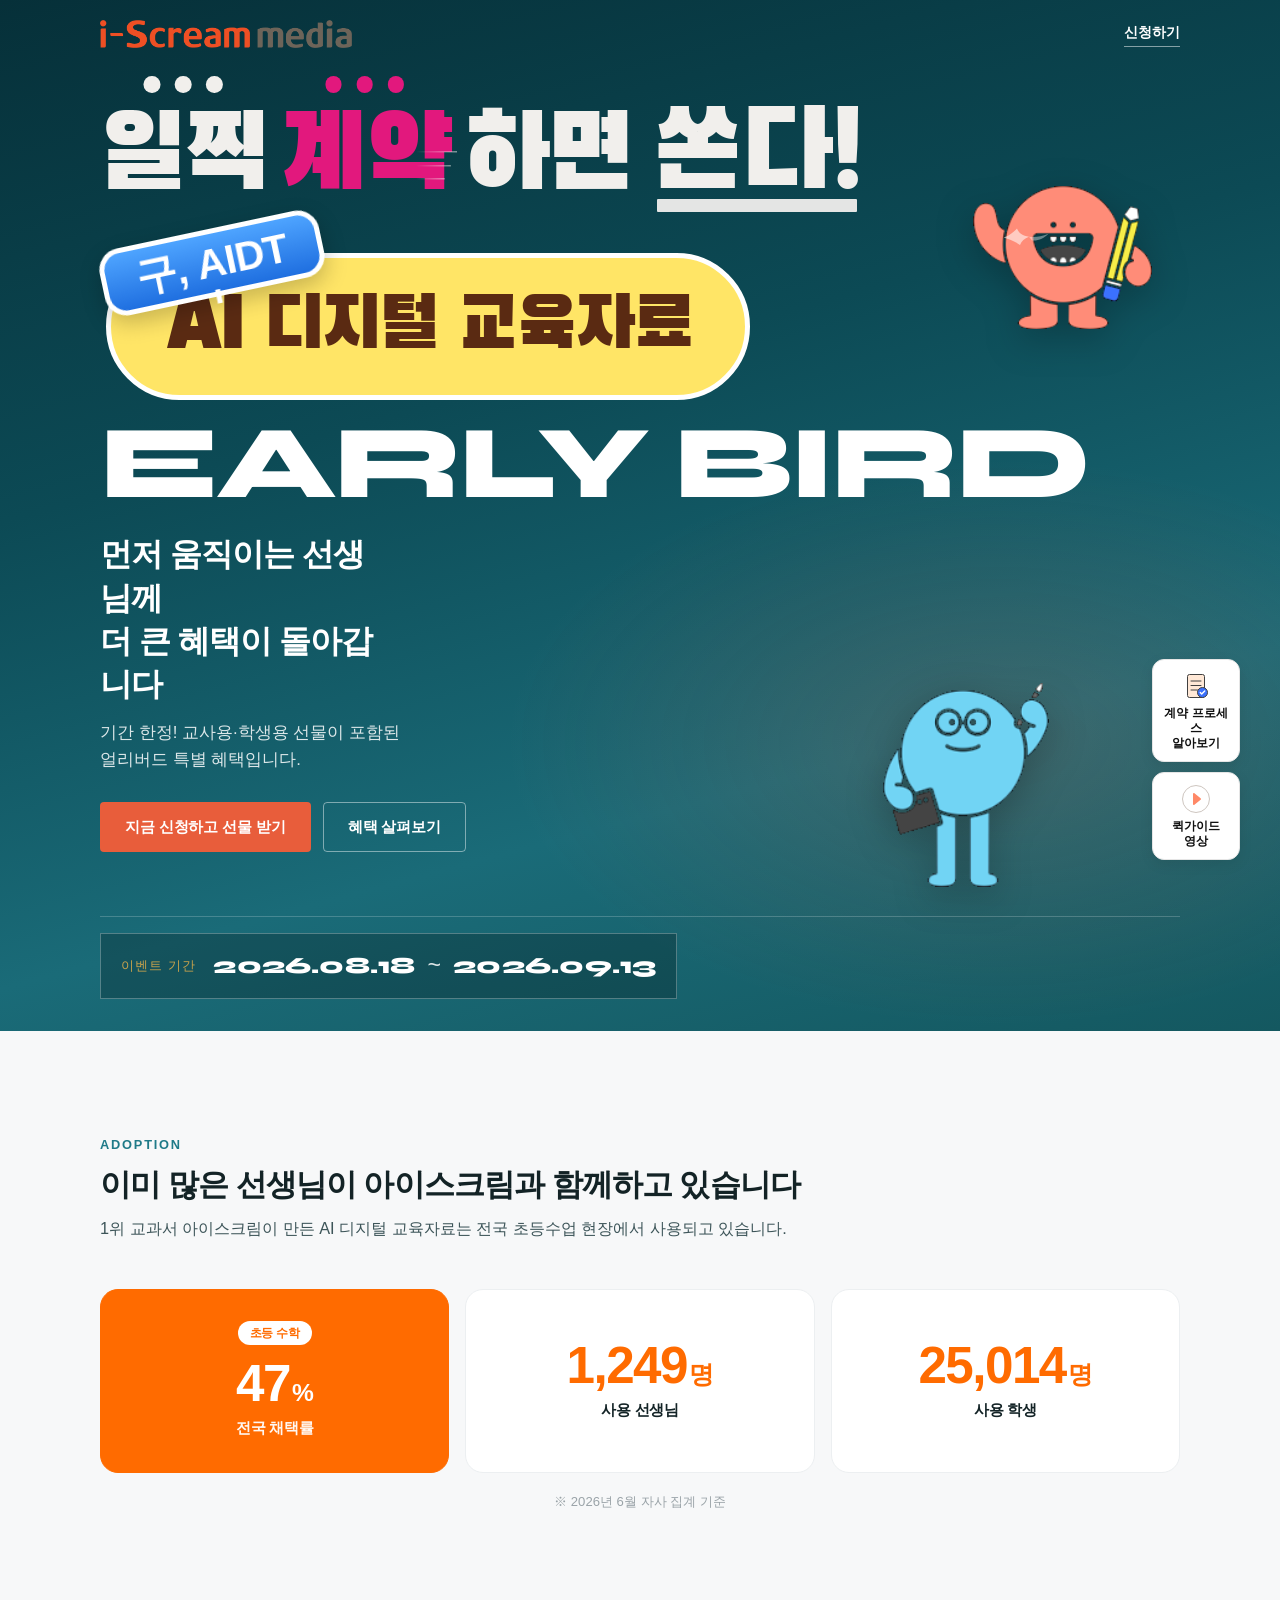
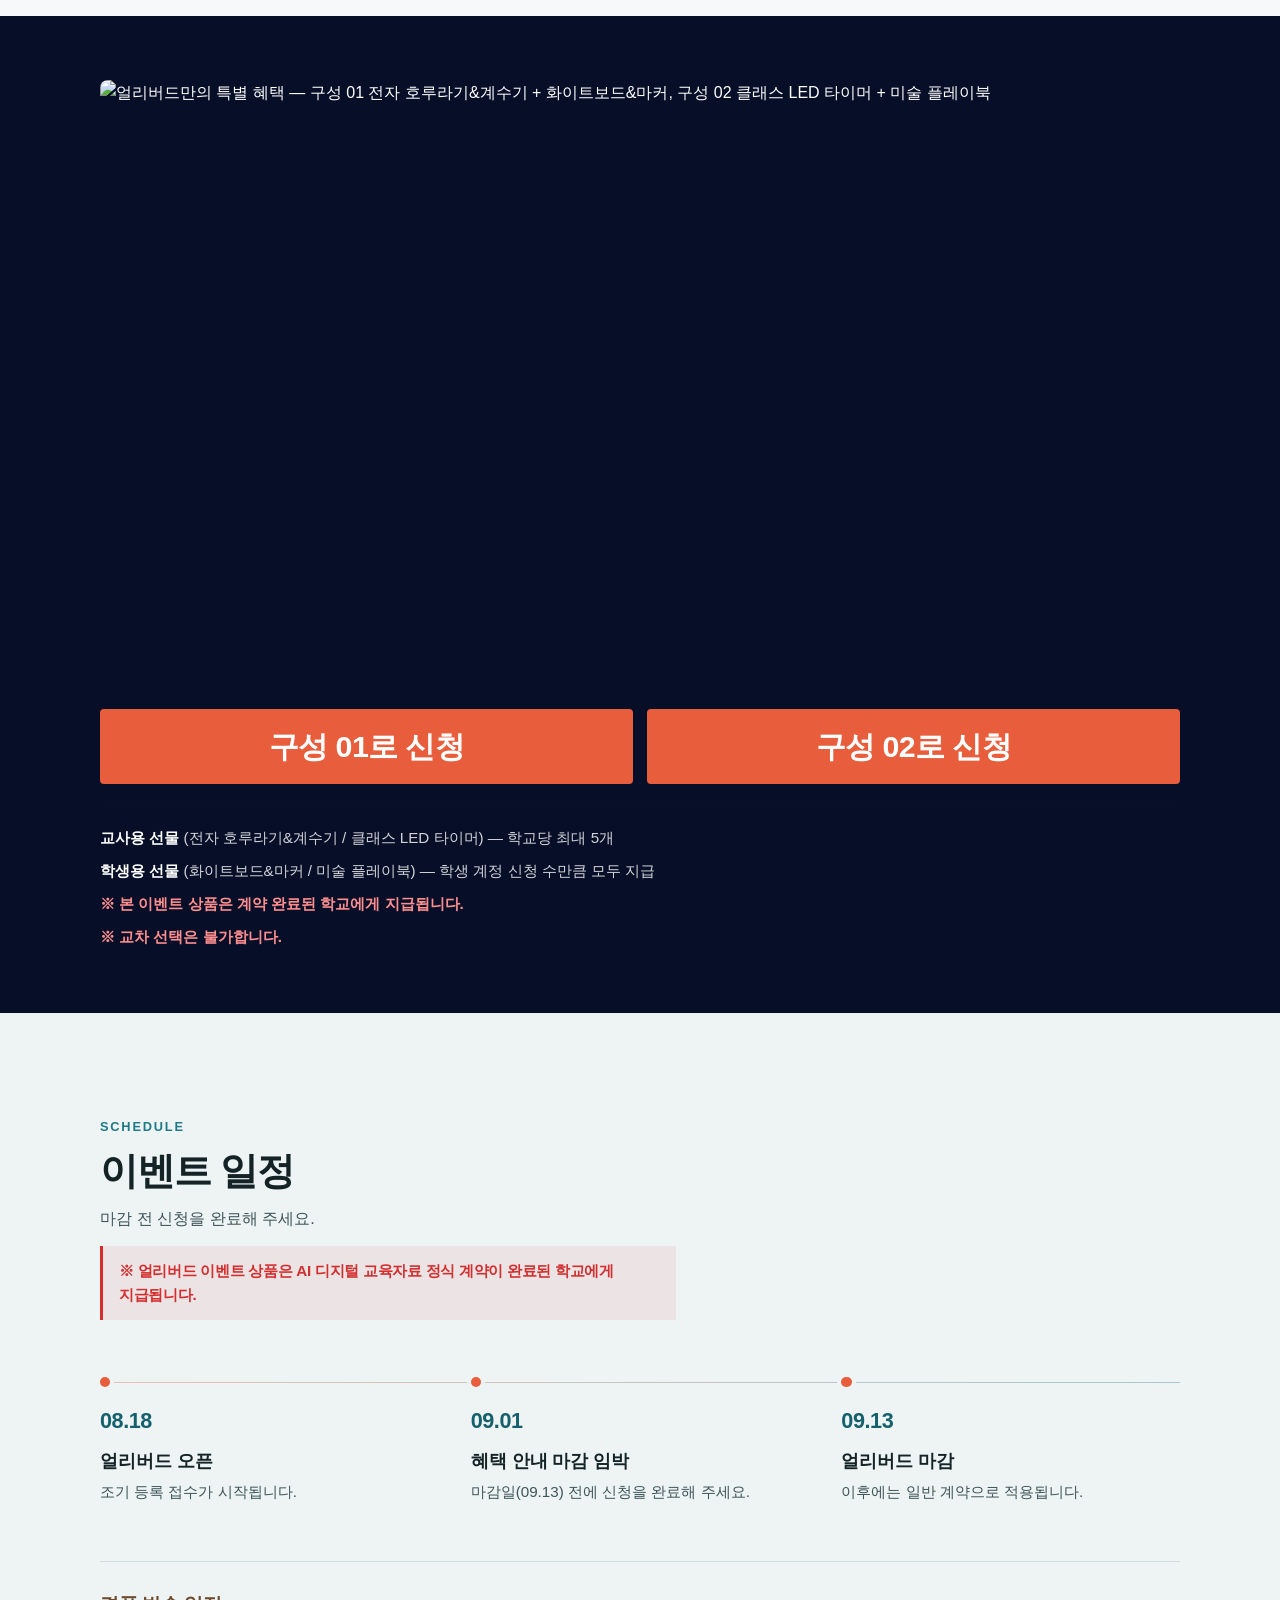
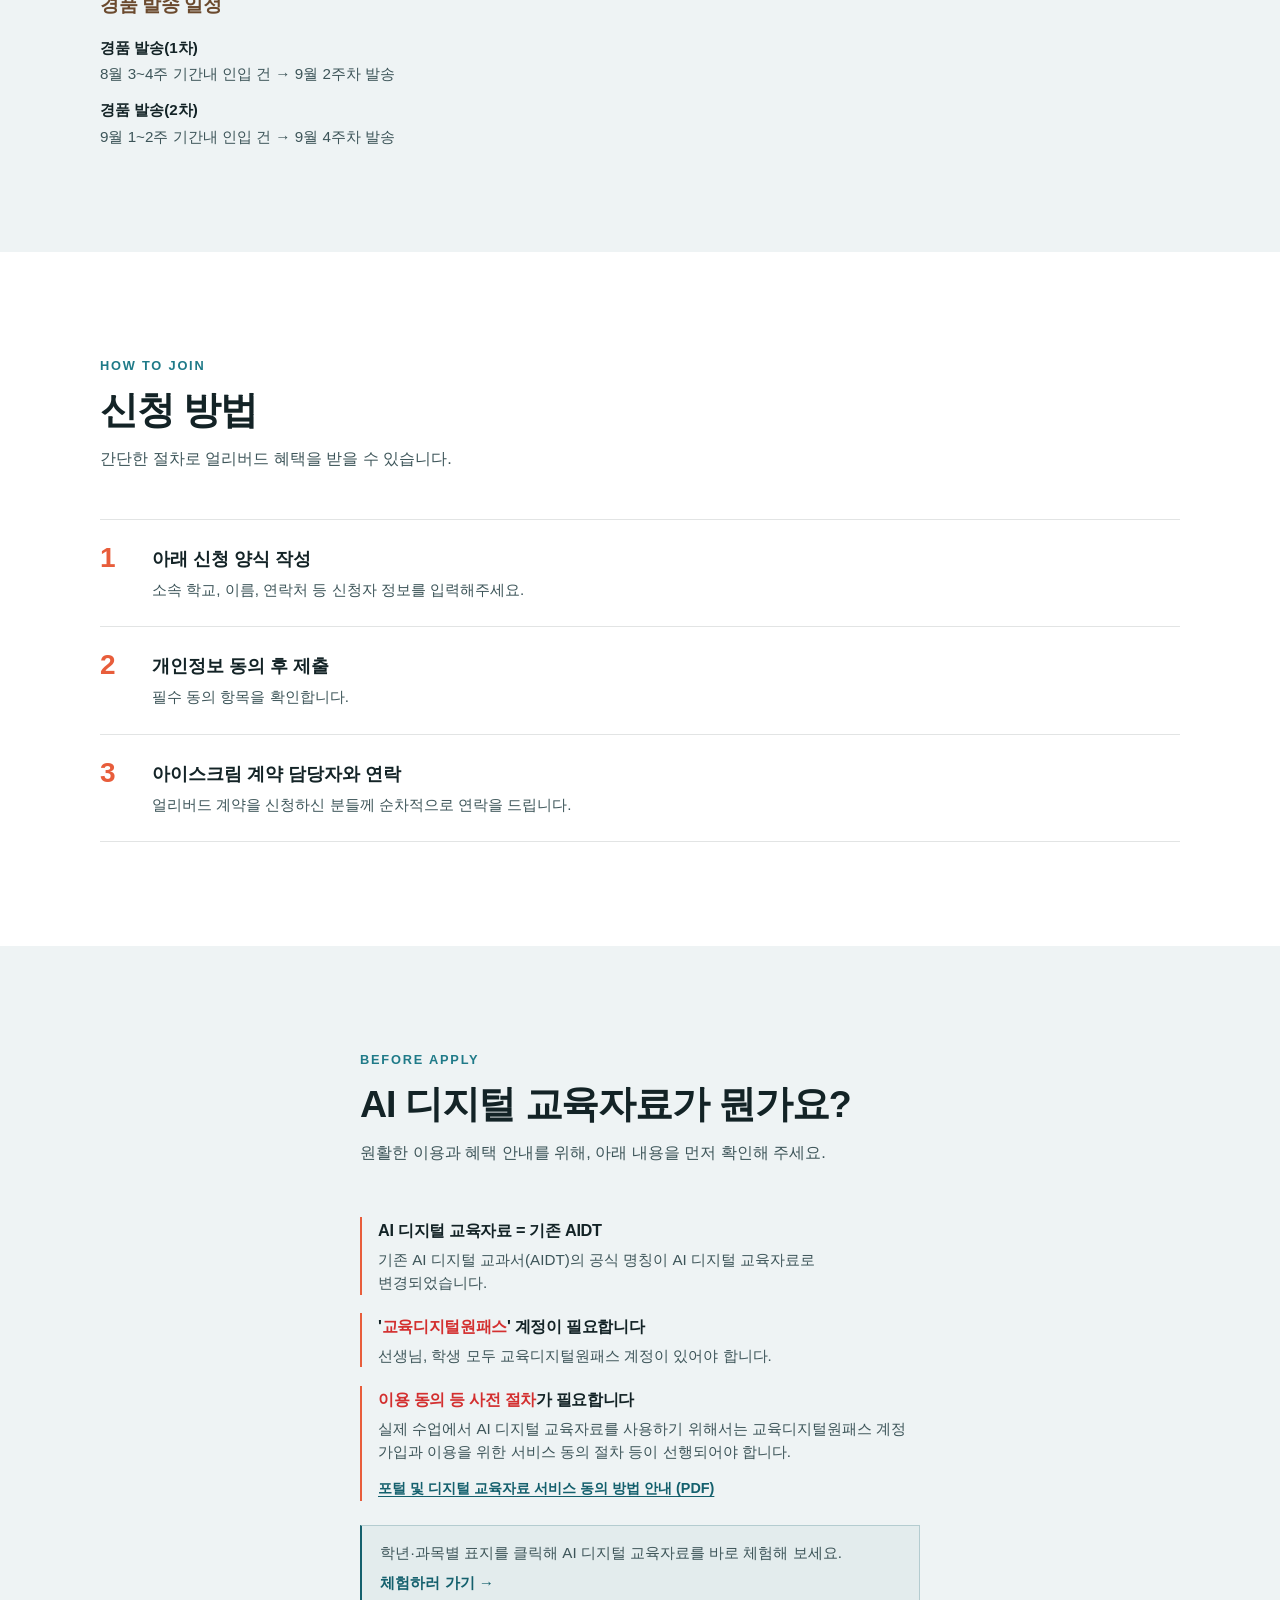
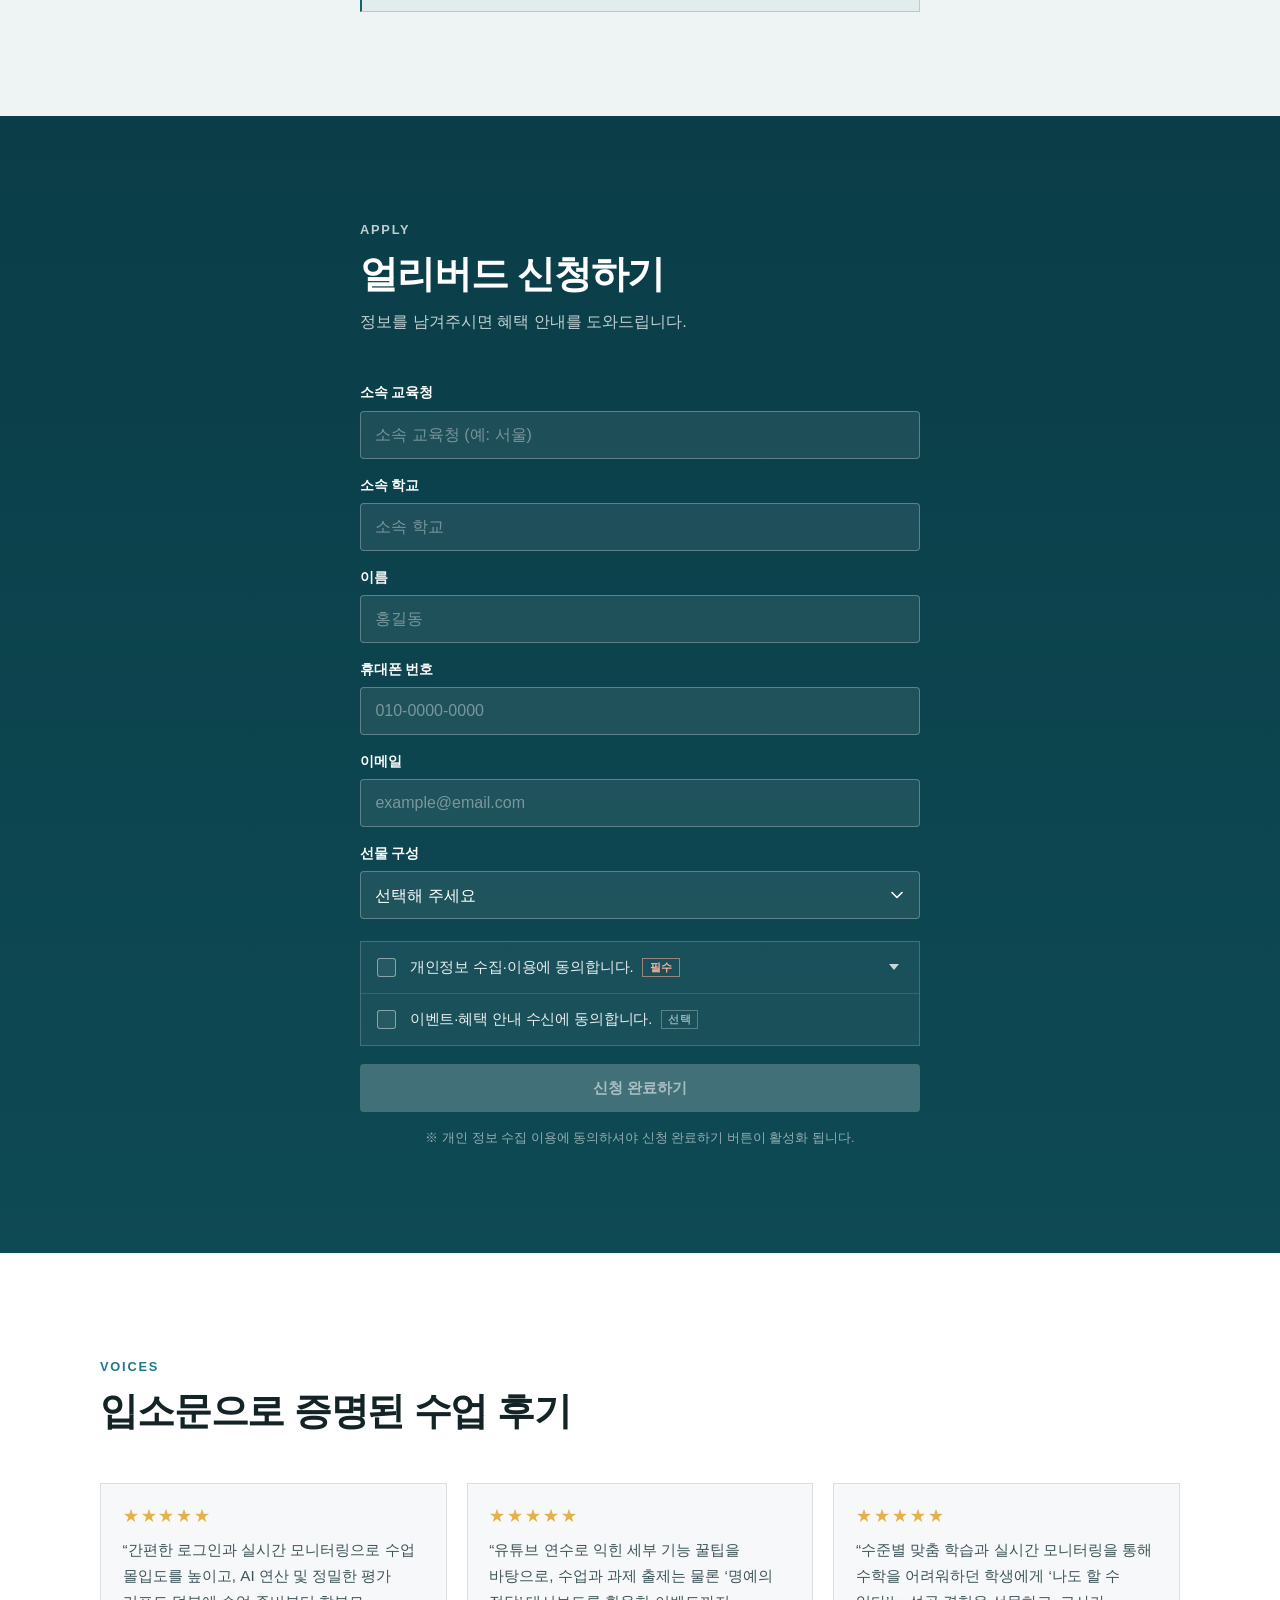
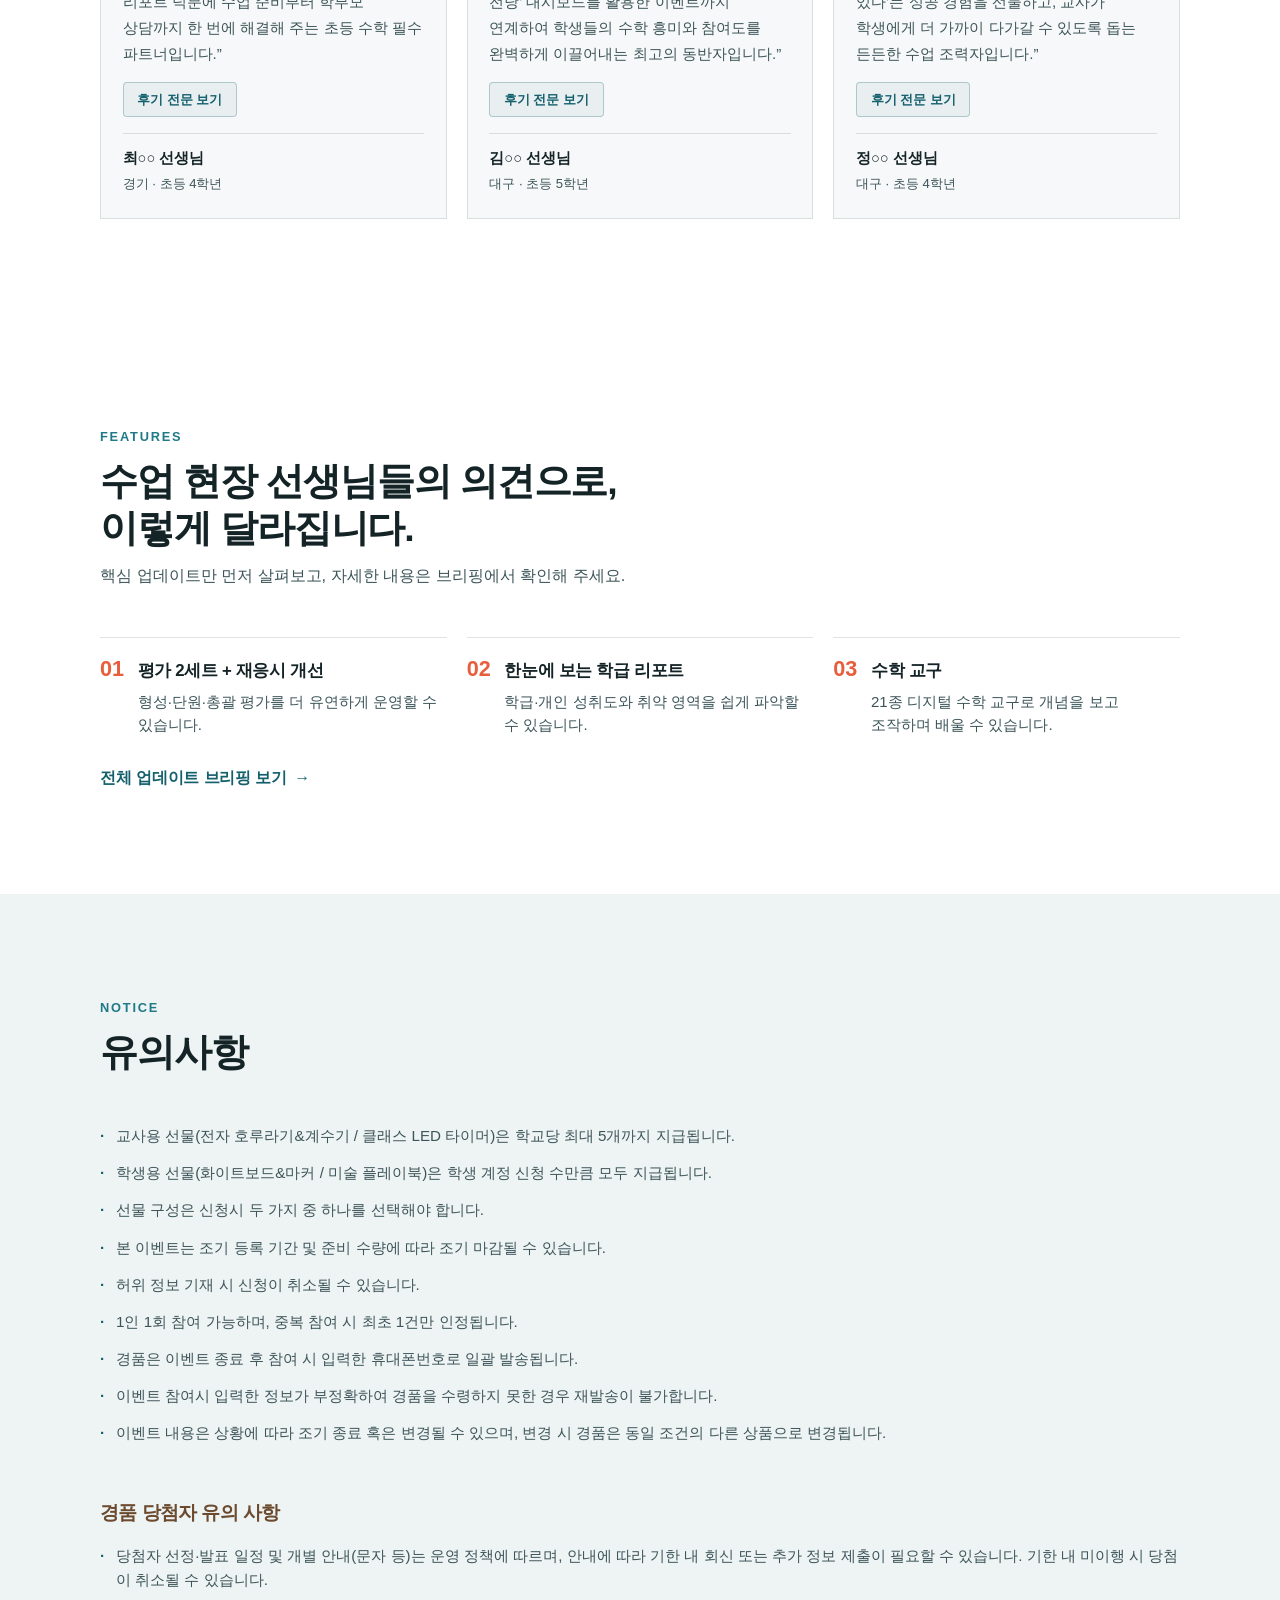
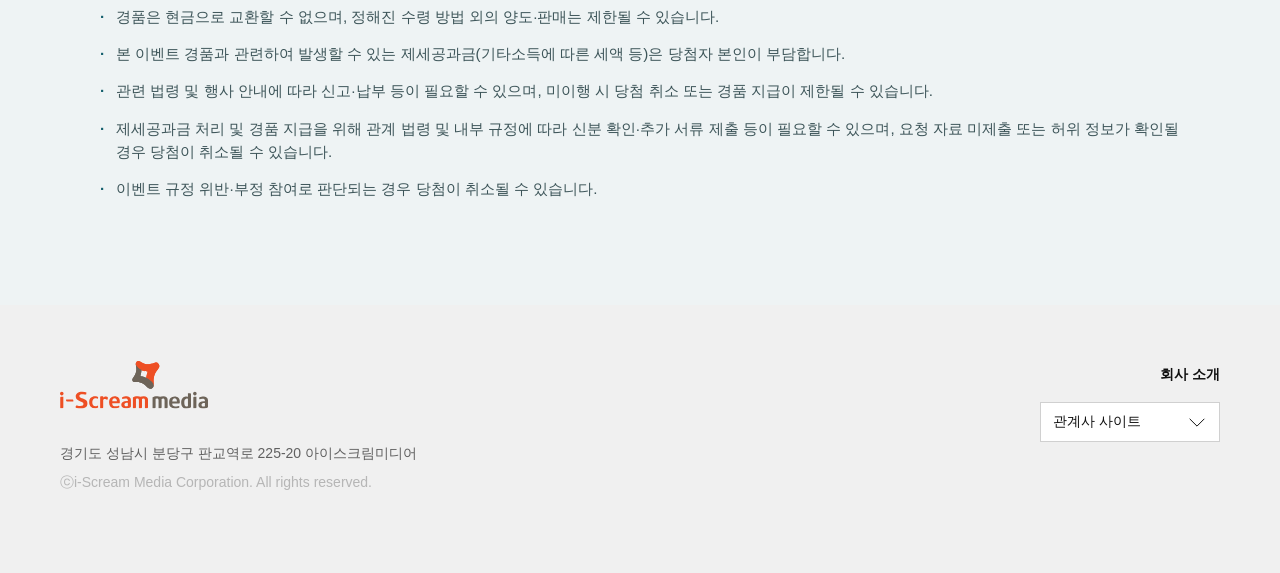
==== index-event.html @ 1304ee44 "Add files via upload" ====
<!DOCTYPE html>
<html lang="ko">
<head>
  <meta charset="UTF-8" />
  <meta name="viewport" content="width=device-width, initial-scale=1.0" />
  <title>Early Bird Event | 얼리버드 이벤트</title>
  <meta name="description" content="얼리버드 이벤트 — 조기 등록 시 특별 혜택을 제공합니다." />
  <link rel="preconnect" href="https://cdn.jsdelivr.net" />
  <link rel="stylesheet" href="https://cdn.jsdelivr.net/gh/orioncactus/pretendard@v1.3.9/dist/web/variable/pretendardvariable-dynamic-subset.min.css" />
  <link rel="preconnect" href="https://fonts.googleapis.com" />
  <link rel="preconnect" href="https://fonts.gstatic.com" crossorigin />
  <link href="https://fonts.googleapis.com/css2?family=Black+Han+Sans&family=Outfit:wght@500;700;800&family=Syne:wght@700;800&display=swap" rel="stylesheet" />
  <link rel="stylesheet" href="css/styles-event.css" />
</head>
<body>
  <!-- ========== 1. HERO ========== -->
  <header class="hero" id="top">
    <div class="hero__sky" aria-hidden="true"></div>
    <div class="hero__chars" aria-hidden="true">
      <img class="hero__char hero__char--3" src="images/chars/char3.png" alt="" />
      <img class="hero__char hero__char--4" src="images/chars/char4.png" alt="" />
    </div>
    <div class="hero__birds" aria-hidden="true">
      <svg class="bird bird--1" viewBox="0 0 64 24" fill="none"><path d="M2 14c8-2 14-8 18-12 2 6 8 10 16 11-6 2-10 6-12 11C16 18 8 16 2 14Z" fill="currentColor"/><path d="M36 13c8 1 16 0 26-4-6 6-14 10-22 9l-4-5Z" fill="currentColor" opacity=".7"/></svg>
      <svg class="bird bird--2" viewBox="0 0 64 24" fill="none"><path d="M2 14c8-2 14-8 18-12 2 6 8 10 16 11-6 2-10 6-12 11C16 18 8 16 2 14Z" fill="currentColor"/><path d="M36 13c8 1 16 0 26-4-6 6-14 10-22 9l-4-5Z" fill="currentColor" opacity=".7"/></svg>
      <svg class="bird bird--3" viewBox="0 0 64 24" fill="none"><path d="M2 14c8-2 14-8 18-12 2 6 8 10 16 11-6 2-10 6-12 11C16 18 8 16 2 14Z" fill="currentColor"/><path d="M36 13c8 1 16 0 26-4-6 6-14 10-22 9l-4-5Z" fill="currentColor" opacity=".7"/></svg>
    </div>

    <nav class="nav">
      <a
        class="nav__brand"
        href="https://aidt.i-scream.co.kr/"
        target="_blank"
        rel="noopener noreferrer"
      >
        <img
          class="nav__logo"
          src="i-screammedia-logo.png"
          alt="아이스크림미디어"
        />
      </a>
      <a class="nav__cta" href="#apply">신청하기</a>
    </nav>

    <div class="hero__content">
      <div class="hero__headline">
        <p class="hero__hook" aria-label="일찍 계약하면 쏜다!">
          <span class="hook__part hook__part--early">일찍</span>
          <span class="hook__part hook__part--key">계약</span>
          <span class="hook__part hook__part--mid">하면</span>
          <span class="hook__part hook__part--bang">쏜다!</span>
        </p>

        <div class="aidt-badge" aria-label="구, AIDT AI 디지털 교육자료">
          <span class="aidt-badge__tag">구, AIDT</span>
          <span class="aidt-badge__bar">AI 디지털 교육자료</span>
        </div>

        <p class="hero__brand">EARLY BIRD</p>
      </div>
      <h1 class="hero__title">먼저 움직이는 선생님께<br />더 큰 혜택이 돌아갑니다</h1>
      <p class="hero__lead">기간 한정! 교사용·학생용 선물이 포함된<br />얼리버드 특별 혜택입니다.</p>
      <div class="hero__actions">
        <a class="btn btn--primary btn--hero-pulse" href="#apply">지금 신청하고 선물 받기</a>
        <a class="btn btn--ghost" href="#benefits">혜택 살펴보기</a>
      </div>
    </div>

    <div class="hero__meta">
      <p class="hero__period hero__period--emphasis">
        <span class="label">이벤트 기간</span>
        <strong>2026.08.18 <span class="hero__period-sep">~</span> 2026.09.13</strong>
      </p>
    </div>
  </header>

  <main>

    <!-- ========== ADOPTION ========== -->
    <section class="section adoption" id="adoption">
      <div class="container">
        <header class="section__head">
          <p class="eyebrow">Adoption</p>
          <h2 class="section__title">이미 많은 선생님이 아이스크림과 함께하고 있습니다</h2>
          <p class="section__desc">
            1위 교과서 아이스크림이 만든 AI 디지털 교육자료는 전국 초등수업 현장에서 사용되고 있습니다.
          </p>
        </header>

        <div class="adoption__stats">
          <div class="adoption__stat adoption__stat--highlight">
            <p class="adoption__badge">초등 수학</p>
            <p class="adoption__value">47<span>%</span></p>
            <p class="adoption__meta">전국 채택률</p>
          </div>
          <div class="adoption__stat">
            <p class="adoption__value">1,249<span>명</span></p>
            <p class="adoption__meta">사용 선생님</p>
          </div>
          <div class="adoption__stat">
            <p class="adoption__value">25,014<span>명</span></p>
            <p class="adoption__meta">사용 학생</p>
          </div>
        </div>
        <p class="adoption__note">※ 2026년 6월 자사 집계 기준</p>
      </div>
    </section>


    <!-- ========== 2. BENEFITS ========== -->
    <section class="section benefits benefits--banner" id="benefits">
      <div class="container">
        <figure class="benefits-banner">
          <img
            src="gift.png"
            alt="얼리버드만의 특별 혜택 — 구성 01 전자 호루라기&amp;계수기 + 화이트보드&amp;마커, 구성 02 클래스 LED 타이머 + 미술 플레이북"
            width="1200"
            height="675"
            loading="eager"
            decoding="async"
          />
        </figure>

        <div class="benefits-actions">
          <a class="btn btn--primary benefits-actions__btn" href="#prep" data-gift="pack1">구성 01로 신청</a>
          <a class="btn btn--primary benefits-actions__btn" href="#prep" data-gift="pack2">구성 02로 신청</a>
        </div>

        <ul class="gift-notes">
          <li><strong>교사용 선물</strong> (전자 호루라기&amp;계수기 / 클래스 LED 타이머) — 학교당 최대 5개</li>
          <li><strong>학생용 선물</strong> (화이트보드&amp;마커 / 미술 플레이북) — 학생 계정 신청 수만큼 모두 지급</li>
          <li class="gift-notes__alert">※ 본 이벤트 상품은 계약 완료된 학교에게 지급됩니다.</li>
          <li class="gift-notes__alert">※ 교차 선택은 불가합니다.</li>
        </ul>
      </div>
    </section>


    <!-- ========== 4. PERIOD / TIMELINE ========== -->
    <section class="section timeline" id="period">
      <div class="container">
        <header class="section__head">
          <p class="eyebrow">Schedule</p>
          <h2 class="section__title">이벤트 일정</h2>
          <p class="section__desc">마감 전 신청을 완료해 주세요.</p>
          <p class="timeline__note">※ 얼리버드 이벤트 상품은 AI 디지털 교육자료 정식 계약이 완료된 학교에게 지급됩니다.</p>
        </header>

        <ol class="steps">
          <li class="step">
            <span class="step__date">08.18</span>
            <h3 class="step__title">얼리버드 오픈</h3>
            <p class="step__text">조기 등록 접수가 시작됩니다.</p>
          </li>
          <li class="step">
            <span class="step__date">09.01</span>
            <h3 class="step__title">혜택 안내 마감 임박</h3>
            <p class="step__text">마감일(09.13) 전에 신청을 완료해 주세요.</p>
          </li>
          <li class="step">
            <span class="step__date">09.13</span>
            <h3 class="step__title">얼리버드 마감</h3>
            <p class="step__text">이후에는 일반 계약으로 적용됩니다.</p>
          </li>
        </ol>

        <div class="ship-schedule">
          <h3 class="ship-schedule__title">경품 발송 일정</h3>
          <ul class="ship-schedule__list">
            <li>
              <strong>경품 발송(1차)</strong>
              <span>8월 3~4주 기간내 인입 건 → 9월 2주차 발송</span>
            </li>
            <li>
              <strong>경품 발송(2차)</strong>
              <span>9월 1~2주 기간내 인입 건 → 9월 4주차 발송</span>
            </li>
          </ul>
        </div>
      </div>
    </section>


    <!-- ========== 5. HOW TO APPLY ========== -->
    <section class="section how" id="how">
      <div class="container">
        <header class="section__head">
          <p class="eyebrow">How to join</p>
          <h2 class="section__title">신청 방법</h2>
          <p class="section__desc">간단한 절차로 얼리버드 혜택을 받을 수 있습니다.</p>
        </header>

        <ol class="howto">
          <li class="howto__item">
            <span class="howto__num">1</span>
            <div>
              <h3><!-- 수정 -->아래 신청 양식 작성</h3>
              <p>소속 학교, 이름, 연락처 등 신청자 정보를 입력해주세요.</p>
            </div>
          </li>
          <li class="howto__item">
            <span class="howto__num">2</span>
            <div>
              <h3><!-- 수정 -->개인정보 동의 후 제출</h3>
              <p><!-- 수정 -->필수 동의 항목을 확인합니다.</p>
            </div>
          </li>
          <li class="howto__item">
            <span class="howto__num">3</span>
            <div>
              <h3>아이스크림 계약 담당자와 연락</h3>
              <p>얼리버드 계약을 신청하신 분들께 순차적으로 연락을 드립니다.</p>
            </div>
          </li>
        </ol>
      </div>
    </section>


    <!-- ========== 5-1. PREP BEFORE APPLY ========== -->
    <section class="section prep" id="prep">
      <div class="container container--narrow">
        <header class="section__head">
          <p class="eyebrow">Before apply</p>
          <h2 class="section__title">AI 디지털 교육자료가 뭔가요?</h2>
          <p class="section__desc">원활한 이용과 혜택 안내를 위해, 아래 내용을 먼저 확인해 주세요.</p>
        </header>

        <div class="prep-note">
          <ul class="prep-note__list">
            <li>
              <strong>AI 디지털 교육자료 = 기존 AIDT</strong>
              <span>기존 AI 디지털 교과서(AIDT)의 공식 명칭이 AI 디지털 교육자료로 변경되었습니다.</span>
            </li>
            <li>
              <strong>'<em class="prep-note__em">교육디지털원패스</em>' 계정이 필요합니다</strong>
              <span>선생님, 학생 모두 교육디지털원패스 계정이 있어야 합니다.</span>
            </li>
            <li>
              <strong><em class="prep-note__em">이용 동의 등 사전 절차</em>가 필요합니다</strong>
              <span>실제 수업에서 AI 디지털 교육자료를 사용하기 위해서는 교육디지털원패스 계정 가입과 이용을 위한 서비스 동의 절차 등이 선행되어야 합니다.</span>
              <a
                class="prep-note__file"
                href="./포털%20및%20디지털%20교육자료%20서비스%20동의%20방법안내_v1.4.pdf"
                download="포털 및 디지털 교육자료 서비스 동의 방법안내_v1.4.pdf"
                target="_blank"
                rel="noopener noreferrer"
              >
                포털 및 디지털 교육자료 서비스 동의 방법 안내 (PDF)
              </a>
            </li>
          </ul>
          <a
            class="prep-note__cta"
            href="https://aidt.i-scream.co.kr/"
            target="_blank"
            rel="noopener noreferrer"
          >
            학년·과목별 표지를 클릭해 AI 디지털 교육자료를 바로 체험해 보세요.
            <span>체험하러 가기 →</span>
          </a>
        </div>
      </div>
    </section>


    <!-- ========== 6. APPLY CTA / FORM ========== -->
    <section class="section apply" id="apply">
      <div class="container container--narrow">
        <header class="section__head section__head--light">
          <p class="eyebrow">Apply</p>
          <h2 class="section__title">얼리버드 신청하기</h2>
          <p class="section__desc">정보를 남겨주시면 혜택 안내를 도와드립니다.</p>
        </header>

        <form class="form" action="#" method="post">
          <div class="form__row">
            <label for="office">소속 교육청</label>
            <input id="office" name="office" type="text" placeholder="소속 교육청 (예: 서울)" required />
          </div>
          <div class="form__row">
            <label for="school">소속 학교</label>
            <input id="school" name="school" type="text" placeholder="소속 학교" required />
          </div>
          <div class="form__row">
            <label for="name">이름</label>
            <input id="name" name="name" type="text" placeholder="홍길동" autocomplete="name" required />
          </div>
          <div class="form__row">
            <label for="phone">휴대폰 번호</label>
            <input
              id="phone"
              name="phone"
              type="tel"
              placeholder="010-0000-0000"
              autocomplete="tel"
              inputmode="numeric"
              pattern="\d{3}-\d{3,4}-\d{4}"
              title="000-0000-0000 형식으로 입력해 주세요"
              required
            />
          </div>
          <div class="form__row">
            <label for="email">이메일</label>
            <input id="email" name="email" type="email" placeholder="example@email.com" autocomplete="email" required />
          </div>
          <div class="form__row">
            <label for="gift">선물 구성</label>
            <select id="gift" name="gift" required>
              <option value="">선택해 주세요</option>
              <option value="pack1">구성 01 · 전자 호루라기&amp;계수기 + 화이트보드&amp;마커</option>
              <option value="pack2">구성 02 · 클래스 LED 타이머 + 미술 플레이북</option>
            </select>
          </div>

          <div class="consent">
            <div class="consent-item">
              <div class="check-row">
                <label class="check">
                  <input id="privacy" type="checkbox" name="privacy" required />
                  <span class="check__box" aria-hidden="true"></span>
                  <span class="check__text">
                    개인정보 수집·이용에 동의합니다.
                    <em class="check__badge check__badge--required">필수</em>
                  </span>
                </label>
                <button
                  type="button"
                  class="consent-toggle"
                  aria-expanded="false"
                  aria-controls="privacy-detail"
                  aria-label="개인정보 수집·이용 안내 펼치기"
                >
                  <span class="consent-toggle__icon" aria-hidden="true"></span>
                </button>
              </div>
              <div class="consent-detail" id="privacy-detail" hidden>
                <p class="consent-detail__title">※ 개인정보 수집·이용 안내</p>
                <p>이벤트 참여 확인, 당첨자 선정 및 경품 발송을 위해 개인정보(소속 교육청, 학교명, 이름, 연락처)를 수집·이용합니다.</p>
                <p>수집된 개인정보는 이벤트 운영, 본인 확인, 중복 참여 방지, 당첨 안내 및 경품 발송 목적으로만 이용되며 개인정보는 이벤트 종료 및 경품 발송 목적 달성 시 즉시 파기합니다.</p>
                <p class="consent-detail__subtitle">[개인정보 제3자 제공 안내]</p>
                <ul>
                  <li>제공받는 자 : 다우기술</li>
                  <li>제공 항목 : 이름, 연락처</li>
                  <li>제공 목적 : 경품 발송</li>
                  <li>보유 및 이용 기간 : 경품 발송 완료 시까지</li>
                </ul>
                <p>※ 개인정보 수집·이용 및 제3자 제공에 동의를 거부할 권리가 있으나 동의하지 않을 경우 이벤트 참여 및 경품 제공이 제한될 수 있습니다.</p>
              </div>
            </div>
            <label class="check">
              <input type="checkbox" name="marketing" />
              <span class="check__box" aria-hidden="true"></span>
              <span class="check__text">
                이벤트·혜택 안내 수신에 동의합니다.
                <em class="check__badge check__badge--optional">선택</em>
              </span>
            </label>
          </div>

          <button class="btn btn--primary btn--block" type="submit" id="submit-btn" disabled>신청 완료하기</button>
          <p class="form__note">※ 개인 정보 수집 이용에 동의하셔야 신청 완료하기 버튼이 활성화 됩니다.</p>
        </form>
      </div>
    </section>


    <!-- ========== VOICES / REVIEWS ========== -->
    <section class="section voices" id="reviews">
      <div class="container">
        <header class="section__head">
          <p class="eyebrow">Voices</p>
          <h2 class="section__title">입소문으로 증명된 수업 후기</h2>
        </header>

        <div class="review-grid">
          <article class="review-card">
            <p class="review-card__rating" aria-label="별점 5점">★★★★★</p>
            <p class="review-card__body">“간편한 로그인과 실시간 모니터링으로 수업 몰입도를 높이고, AI 연산 및 정밀한 평가 리포트 덕분에 수업 준비부터 학부모 상담까지 한 번에 해결해 주는 초등 수학 필수 파트너입니다.”</p>
            <button type="button" class="review-more-btn" data-review="review-1" data-review-name="최○○ 선생님" data-review-school="경기 · 초등 4학년">후기 전문 보기</button>
            <footer class="review-card__author">
              <span class="review-card__name">최○○ 선생님</span>
              <span class="review-card__school">경기 · 초등 4학년</span>
            </footer>
            <template id="reviewFull-review-1">
              <p>안녕하세요. 저는 수학 4학년을 사용하고 있습니다. 저는 아이스크림 AIDT를 다음과 같이 사용하고 있습니다.</p>
              <strong>1. (프롤로그) 로그인 지옥에서 해방</strong>
              <p>헬스장에서 가장 무거운 것은 헬스장 출입문이라고 하듯이, 에듀테크 사용에 있어서 가장 어려운 것은 로그인입니다. 여러 선생님들이 로그인 과정에서 한계를 느끼시고 많은 포기를 하곤 하죠. 하지만 AIDT는 일단 코드로 로그인을 하여 로그인 지옥에서 해방 될 수 있습니다.</p>
              <strong>2. (but! 로그인의 속도가 각자 다름에도 불구하고) ‘스스로 학습’을 통한 시간 조절</strong>
              <p>초등학교 어린이들은 그 누구보다 인내심이 부족합니다. 로그인의 속도는 각자 다른데, 똑똑하고 눈치빠르게 빨리 로그인을 완료한 어린이들은 아쉽게도 인내심이 부족합니다. ‘로그인 했어요, 뭐해야 되요?’ ‘로그인 했어요, 뭐해야 되요?’ 이제 이 말을 듣지 않아도 됩니다. 로그인을 빨리 하고 준비가 완료된 학생들은 ‘스스로 학습’에 들어가서 &lt;AI매일수학&gt;을 통해 배운 내용을 복습할 수 있죠. 여기서 중요한 것은 이미 수업한 내용에서만 할 수 있다는 것! 배우지 않은 내용은 실행이 되지 않아서 좋습니다. 그리고 연산의 필요성은 두말하면 잔소리입니다. &lt;AI연산&gt;으로 무한의 연산 연습을 할 수 있습니다. 여기서 끝이 아니라 &lt;오답 노트&gt;, &lt;선생님 과제&gt;까지 기다릴 시간이 모자랄 정도로 할 것들이 많습니다. 이렇게 알찬 시간을 보내다 보면 어느새 모든 친구들의 로그인이 완료되고 본격적인 수업이 시작됩니다.</p>
              <strong>3. (어디까지 진도를 나갔더라 고민할 것도 없이) 메인화면에 &lt;수업 바로 시작하기&gt;를 누르면 지난 시간에 이은 차시로 바로 이동</strong>
              <p>초등학교 선생님들은 여러 과목을 가르칩니다. 사람이다 보니 모든 과목의 진도를 머릿속에 넣고 다니지 않습니다. 갑작스럽게 다가온 수학시간, 선생님이 진도를 모른다고 하면 조금 부끄러울 수 있습니다. 하지만 AIDT 접속만 하면 메인 화면에 &lt;수업 바로 시작하기&gt;를 통해 정말로 수업을 바로 시작할 수 있습니다. 정말 편리한 기능입니다.</p>
              <strong>4. (지겨운 수학시간을 깨우는) 경쾌한 딸깍 소리, 그리고 학생들의 활동</strong>
              <p>수학을 사랑하는 학생은 소수입니다. 그중에 반은 잘난척을 하기 위해 그냥 좋아한다고 합니다. 왜냐면 수학은 상당한 정신적 노력이 필요하기 때문입니다. 태블릿으로 하는 수학 수업이지만 그래도 수학은 수학, 조금은 지겨울 수 있습니다. 하지만 쉴 틈 없이 경쾌하게 들려오는 &lt;딸깍, 딸깍&gt; 소리! 학생들이 직접 활동을 할 때마다 들려오는 그 소리는 교실에 생기를 불어 넣어 줍니다. 그래서 선생님인 저도 가끔 수업이 지루해질 때면 일부러 딸깍 소리를 몇 번 내 주곤 합니다. 학생들이 딴 생각할 틈도 없이, 교사와 학생들의 상호작용이 끊임 없이 일어날 수 있게 학생들의 활동하는 순간들이 많습니다. 혹시 딴 짓을 한다 해도 &lt;모니터&gt; 기능을 통해서 제어할 수 있습니다. 빙그레 웃으며 “동식(가명)아? 너의 화면은 좀 다른 것 같네?” 라고 하면 동식이가 깜짝 놀라며 원래의 수업으로 돌아오곤 했습니다.</p>
              <strong>5. (말해 뭐해, 소소하지만 유용한) 타이머, 뽑기, AI수학교구</strong>
              <p>수업 중간중간 학생들에게 미션을 내어 줄 때, 시간을 무한정으로 줄 수는 없습니다. 3분, 5분, 1분 등 타이머가 필요할 때, 찾고 또 탭을 따로 열고 하는 시간은 한창 진지했던 수업의 흐름을 무참히 깨버립니다. 하지만 수업화면 바로 밑에 누가 봐도 잘 보이도록 &lt;타이머&gt;가 있습니다. 이것은 못 찾는게 더 어려울 정도로 찾기 쉬운 위치에 있습니다. 그리고 더불어서 뽑기 기능은 우리 반의 수업 시간을 더 뜨겁게 만들어줍니다. 그리고 AI 수학 교구인 알지오매스는 학생들이 얼마나 좋아하느냐면, 문제를 빨리 풀고 알지오매스를 하고 있을 정도입니다.</p>
              <strong>6. (최고의 기능은 바로) 평가 기능</strong>
              <p>AIDT의 기능 중 다른 기능 모두 포기하고 하나만 남겨준다고 한다면 저는 평가 기능을 선택하겠습니다. 정말 세상 좋아졌구나 라고 가장 잘 느끼게 해주는 기능입니다. 본격적인 공부를 시작하기 전에 진단평가를 통해 현재 내 실력을 점검하고, 형성평가를 통해 오늘 수업을 잘 이해했는지 확인할 수 있고, 단원이 끝나고 난 후 단원평가를 위해 나 자신을 진지하게 돌아보는 경건한 시간을 가질 수 있었습니다. 이러한 기능들은 먼저 채점의 고통에서 벗어나게 해주었으며, 심지어 그 결과를 분석까지 해주어서 학생을 파악하는 데 큰 힘이 되었습니다. 그냥 단순하게 누가 잘하고 못하고의 분석이 아니라 수학 교과 역량 분석 및 내용체계 영역 분석까지 내로라하는 전문 분석기관에서 유료로 해주는 분석 못지않게 유용합니다. 이러한 전문적인 분석은 학생 및 학부모와 학습 상담을 할 때 꼭 필요한 기능입니다.</p>
              <strong>7. (미처 말하지 못한) 사용자 편의를 위한 여러 기능들</strong>
              <p>목록 화면을 통해 원하는 페이지로 한꺼번에 이동하는 것, 메인 화면에 우리반 누적 성취율(느림), 학년 평균 누적 성취율(느림)을 통해 교사에게 좀 더 열심히 지도해야겠다는 반성과 성찰의 기회를 제공하는 것, AI 보조교사 샘버디와의 다정한 말투를 통해 나 혼자가 아니라는 안도감과 따뜻한 격려와 위로를 받는 점.</p>
              <strong>8. 아이스크림 AIDT 사랑해요</strong>
            </template>
          </article>

          <article class="review-card">
            <p class="review-card__rating" aria-label="별점 5점">★★★★★</p>
            <p class="review-card__body">“유튜브 연수로 익힌 세부 기능 꿀팁을 바탕으로, 수업과 과제 출제는 물론 ‘명예의 전당’ 대시보드를 활용한 이벤트까지 연계하여 학생들의 수학 흥미와 참여도를 완벽하게 이끌어내는 최고의 동반자입니다.”</p>
            <button type="button" class="review-more-btn" data-review="review-2" data-review-name="김○○ 선생님" data-review-school="대구 · 초등 5학년">후기 전문 보기</button>
            <footer class="review-card__author">
              <span class="review-card__name">김○○ 선생님</span>
              <span class="review-card__school">대구 · 초등 5학년</span>
            </footer>
            <template id="reviewFull-review-2">
              <p>안녕하세요? 저는 5학년 수학을 현재 아이스크림 AI 디지털교육자료를 활용하고 있습니다. 제가 3월부터 지금까지 사용한 후기는 다음과 같습니다.</p>
              <strong>1. AI 디지털교육자료의 등불이 되어준 유튜브 연수</strong>
              <p>3월에 구독 계약과 학생들 계정 등록, 동의서 처리 문제 등으로 3월 초부터 시작하기는 무리가 있어 차츰 준비를 하면서 AI 디지털교육자료를 도입하였어요. 아이스크림 AI 디지털교육자료를 어떻게 활용하면 좋을지 고민하고 있었는데, 마침 영어/수학 교과서 저자가 알려주는 아이스크림 AI 디지털교육자료 유튜브 연수가 있어 듣게 되었어요. 세부 기능과 활용 꿀팁을 하나하나 설명해주어서 어떻게 운영하면 좋을지 감을 잡는데, 도움이 많이 되었답니다. 수학만 쓰고 있어 영어를 볼 일이 없었는데, 수학과 영어를 둘 다 들을 수 있어 비교하면서 살펴볼 수 있었어요. 유튜브 연수 이후로 본격적으로 AI 디지털교육자료를 사용하기 시작했어요.</p>
              <strong>2. 수업의 시작부터 끝까지</strong>
              <p>AI 디지털교육자료 수업 형태가 다양하지만, 저는 일단 시작부터 끝까지 AI 디지털교육자료로 하고 있어요. 교과서의 내용이 온전히 들어가 있고, 연산 문제를 풀 때는 학생들이 연습장 기능을 활성화시켜 계산할 수 있고, 그림과 관련된 부분은 터치 한 번만으로 쉽게 확인할 수 있어서 활동 과정을 유연하게 대처하면서 수업을 운영할 수 있었어요. 제일 마지막에 마무리 문제는 유형별로 다양하게 제공되고 문제 수준도 적당하여 학생들의 이해도를 파악하는데 도움이 많이 되었어요.</p>
              <strong>3. 수업 재구성</strong>
              <p>매번 수업을 재구성할 수는 없지만, AI 디지털교육자료의 핵심 기능(AIDT)에 해당하는 흥미(Interesting)를 위해서 종종 활용하고 있어요. OX퀴즈나 URL링크를 적당히 넣으면 학생 참여도를 높일 수 있어서 학생들도 즐거워합니다. AI 수학교구에서 부족한 부분은 툴킷에서 제공하는 수학 도구와 연계하여 매쓰러닝센터, 폴리패드 등 디지털 수학교구를 수업 중에 활용하면서 학생들의 흥미를 높이려고 하였어요.</p>
              <strong>4. 수학점핑학교 이벤트 연계</strong>
              <p>수학점핑학교 대상 학년이라 관련 예산을 쓰면서 학생들의 참여율을 높이기 위해 월별 이벤트를 하고 있어요. 매일 AI 디지털교육자료 참여를 유도하기 위해 스스로 학습을 꾸준히 하는 학생들에게 간식/상품을 주고 있어요. 아이스크림 AI 디지털교육자료에서 명예의 전당이라는 근사한 타이틀로 우수학생 5명을 학기별/월별로 볼 수 있는 대시보드가 제공되어 있어 학생들의 동기부여를 높이는데, 도움이 되고 있어요. 5월부터 도입하였는데, 5위 안에 들어가기 위해 집에서 열심히 하는 아이들이 기특해서 6월에는 상품을 좀 더 업그레이드할 예정이에요.</p>
              <strong>5. 편리한 과제 출제</strong>
              <p>수학익힘책이 수업에 들어가 있지 않아 아쉬웠는데, 과제에서 간편 출제만으로 쉽게 수익에 있는 문제를 제출할 수 있어요. 처음에는 과제를 바로 풀도록 했는데, 요즘은 수익책에 먼저 풀고 답을 올리는 방식으로 활용하고 있어요. 물론 시간이 부족할 때는 마무리 문제만으로 끝낼 때도 있지만, 시간을 고려해서 과제 출제를 활용하고 있어요. 수업 종료 후 해당 차시 과제 출제가 가능해서 가급적이면 학생들에게 수익책을 직접 풀면서 제출 시간을 확보하고 있어요.</p>
              <strong>6. 많은 정보를 알려주는 대시보드</strong>
              <p>AI 디지털교육자료에서 교사를 위한 샘버디, 학생을 위한 런버디가 있어요. AI 디지털교육자료에서 대시보드를 어떻게 활용하느냐가 중요하다고 생각해요. 학습이력, 평가결과, 과제제출 등 다양한 정보를 대시보드에서 알려주는데, 여기서 보조교사인 샘버디의 멘트가 도움이 될 때가 많이 있어요. 데이터 기반으로 만들어진 AI 디지털교육자료이기에 꾸준히 수업, 평가, 과제를 활용하면서 나온 데이터 정보를 대시보드를 통해 활용하려고 해요. 제가 자주 보는건 수업 리포트/평가 리포트인데, 단원 데이터가 누적될수록 우리반 학생에 적합한 정보를 알려주는거 같아요.</p>
              <p>이제 도입 2년차라 아직까지 시행착오를 겪고 있지만, 점진적으로 개선되고 있어 긍정적으로 활용하고 있어요. 교사와 학생이 집단 지성의 힘으로 함께 만들어가는 아이스크림 AI 디지털교육자료의 앞날을 응원합니다^^</p>
            </template>
          </article>

          <article class="review-card">
            <p class="review-card__rating" aria-label="별점 5점">★★★★★</p>
            <p class="review-card__body">“수준별 맞춤 학습과 실시간 모니터링을 통해 수학을 어려워하던 학생에게 ‘나도 할 수 있다’는 성공 경험을 선물하고, 교사가 학생에게 더 가까이 다가갈 수 있도록 돕는 든든한 수업 조력자입니다.”</p>
            <button type="button" class="review-more-btn" data-review="review-3" data-review-name="정○○ 선생님" data-review-school="대구 · 초등 4학년">후기 전문 보기</button>
            <footer class="review-card__author">
              <span class="review-card__name">정○○ 선생님</span>
              <span class="review-card__school">대구 · 초등 4학년</span>
            </footer>
            <template id="reviewFull-review-3">
              <p>“선생님! 오늘은 저 혼자 힘으로 다 풀었어요!” 올해 4학년 수학 시간, 가장 기억에 남는 말입니다.</p>
              <p>사실 저는 학기 초만 해도 AI 디지털 교육자료(AIDT)를 수업에 본격적으로 활용하는 것이 조금 조심스러웠습니다. 태블릿을 활용하면 아이들이 집중을 못 하지는 않을까, 단순히 ‘재미있는 활동’으로만 소비되지는 않을까 걱정도 있었습니다. 그런데 몇 달간 실제로 사용해보니, 지금은 오히려 “왜 진작 이렇게 못 했을까?” 싶은 생각이 들 정도입니다.</p>
              <p>4학년 수학은 학생 간 학습 격차가 꽤 크게 벌어지는 시기라고 느낍니다. 어떤 아이는 곱셈과 나눗셈을 잘 하는 반면, 어떤 아이는 분수 개념에서부터 막히기도 합니다. 이전에는 같은 문제지를 나눠주고, 빨리 끝나는 학생은 기다리고 어려워하는 학생은 점점 자신감을 잃는 경우가 많았습니다.</p>
              <p>그런데 아이스크림 AIDT를 활용하면서 교실 분위기가 조금씩 달라졌습니다. 수준별 문제를 통해 학생들이 자기 속도에 맞게 학습할 수 있게 되니, 수학을 어려워하던 학생들도 포기하지 않고 끝까지 문제를 붙들고 있는 시간이 늘어났습니다. 특히 기억에 남는 학생이 있습니다. 평소 수학 시간만 되면 한숨을 쉬고, “저 못해요…”를 먼저 말하던 친구였는데, 어느 날 패드를 붙잡고 한 문제를 계속 다시 풀더니 수업 끝날 무렵 활짝 웃으며 저에게 말했습니다.</p>
              <p>“선생님! 이거 보세요, 오늘은 저 혼자 힘으로 다 풀었어요!” 그 순간 교사인 저도 참 뭉클했습니다. 누군가에게는 평범한 한 문제일 수 있지만, 그 아이에게는 ‘나는 할 수 있다’는 경험이 된 것이니까요.</p>
              <p>실시간 모니터링 기능도 정말 유용했습니다. 이전에는 교실을 계속 돌아다니며 학생 상태를 확인해야 했다면, 이제는 어떤 학생이 어느 문제에서 오래 머물고 있는지 바로 확인할 수 있어 필요한 순간 즉시 도움을 줄 수 있었습니다. 실제로 어떤 학생은 문제를 이해하지 못한 줄 알았는데, 알고 보니 답 입력 방법을 헷갈려 계속 오답 처리되고 있다는 것도 발견할 수 있었습니다. 결과만 보면 몰랐을 작은 부분을 데이터가 알려준 덕분에, 학생도 억울함 없이 웃으며 다시 도전할 수 있었습니다.</p>
              <p>또 아이들이 생각보다 포인트, 배지, 아바타 꾸미기 기능에 정말 적극적으로 참여했습니다. “오늘 집에 가서 더 할거에요!” 쉬는 시간에도 스스로 복습하는 모습이 자연스럽게 생겼습니다. 억지로 시키지 않아도 자기주도학습 분위기가 만들어진다는 점이 특히 인상 깊었습니다.</p>
              <p>교사 입장에서도 변화가 컸습니다. 문제 제작, 형성평가 결과 정리, 학생별 학습 리포트 확인까지 훨씬 효율적으로 이루어지니, 단순 업무보다 학생들과 눈을 맞추고 이야기하는 시간에 더 집중할 수 있게 되었습니다.</p>
              <p>아이스크림 AIDT를 사용하며 가장 크게 느낀 점은, AI가 교사를 대신하는 것이 아니라 교사가 아이들에게 더 가까이 다가갈 수 있도록 도와주는 든든한 수업 조력자라는 것입니다.</p>
              <p>올해 저희 반 수학 시간은 정답만 배우는 시간이 아니라, “나도 할 수 있다”는 자신감을 배우는 시간이 되고 있습니다. 앞으로도 아이들과 함께 더 즐겁고 따뜻한 수학 교실을 만들어가고 싶습니다.^^</p>
            </template>
          </article>
        </div>
      </div>
    </section>

    <!-- ========== FEATURES (SUMMARY) ========== -->
    <section class="section features-summary" id="features">
      <div class="container">
        <header class="section__head">
          <p class="eyebrow">Features</p>
          <h2 class="section__title">수업 현장 선생님들의 의견으로,<br />이렇게 달라집니다.</h2>
          <p class="section__desc">핵심 업데이트만 먼저 살펴보고, 자세한 내용은 브리핑에서 확인해 주세요.</p>
        </header>

        <ol class="feature-highlights">
          <li class="feature-highlight">
            <span class="feature-highlight__num">01</span>
            <div>
              <h3 class="feature-highlight__title">평가 2세트 + 재응시 개선</h3>
              <p class="feature-highlight__text">형성·단원·총괄 평가를 더 유연하게 운영할 수 있습니다.</p>
            </div>
          </li>
          <li class="feature-highlight">
            <span class="feature-highlight__num">02</span>
            <div>
              <h3 class="feature-highlight__title">한눈에 보는 학급 리포트</h3>
              <p class="feature-highlight__text">학급·개인 성취도와 취약 영역을 쉽게 파악할 수 있습니다.</p>
            </div>
          </li>
          <li class="feature-highlight">
            <span class="feature-highlight__num">03</span>
            <div>
              <h3 class="feature-highlight__title">수학 교구</h3>
              <p class="feature-highlight__text">21종 디지털 수학 교구로 개념을 보고 조작하며 배울 수 있습니다.</p>
            </div>
          </li>
        </ol>

        <a
          class="feature-briefing-link"
          href="https://i-screammedia.github.io/update-briefing/"
          target="_blank"
          rel="noopener noreferrer"
        >
          전체 업데이트 브리핑 보기
          <span aria-hidden="true">→</span>
        </a>
      </div>
    </section>

    <!-- ========== 7. NOTICE ========== -->
    <section class="section notice" id="notice">
      <div class="container">
        <header class="section__head">
          <p class="eyebrow">Notice</p>
          <h2 class="section__title">유의사항</h2>
        </header>
        <ul class="notice__list">
          <li>교사용 선물(전자 호루라기&amp;계수기 / 클래스 LED 타이머)은 학교당 최대 5개까지 지급됩니다.</li>
          <li>학생용 선물(화이트보드&amp;마커 / 미술 플레이북)은 학생 계정 신청 수만큼 모두 지급됩니다.</li>
          <li>선물 구성은 신청시 두 가지 중 하나를 선택해야 합니다.</li>
          <li>본 이벤트는 조기 등록 기간 및 준비 수량에 따라 조기 마감될 수 있습니다.</li>
          <li>허위 정보 기재 시 신청이 취소될 수 있습니다.</li>
          <li>1인 1회 참여 가능하며, 중복 참여 시 최초 1건만 인정됩니다.</li>
          <li>경품은 이벤트 종료 후 참여 시 입력한 휴대폰번호로 일괄 발송됩니다.</li>
          <li>이벤트 참여시 입력한 정보가 부정확하여 경품을 수령하지 못한 경우 재발송이 불가합니다.</li>
          <li>이벤트 내용은 상황에 따라 조기 종료 혹은 변경될 수 있으며, 변경 시 경품은 동일 조건의 다른 상품으로 변경됩니다.</li>
        </ul>

        <header class="section__head notice__subhead">
          <h2 class="section__title">경품 당첨자 유의 사항</h2>
        </header>
        <ul class="notice__list">
          <li>당첨자 선정·발표 일정 및 개별 안내(문자 등)는 운영 정책에 따르며, 안내에 따라 기한 내 회신 또는 추가 정보 제출이 필요할 수 있습니다. 기한 내 미이행 시 당첨이 취소될 수 있습니다.</li>
          <li>경품은 현금으로 교환할 수 없으며, 정해진 수령 방법 외의 양도·판매는 제한될 수 있습니다.</li>
          <li>본 이벤트 경품과 관련하여 발생할 수 있는 제세공과금(기타소득에 따른 세액 등)은 당첨자 본인이 부담합니다.</li>
          <li>관련 법령 및 행사 안내에 따라 신고·납부 등이 필요할 수 있으며, 미이행 시 당첨 취소 또는 경품 지급이 제한될 수 있습니다.</li>
          <li>제세공과금 처리 및 경품 지급을 위해 관계 법령 및 내부 규정에 따라 신분 확인·추가 서류 제출 등이 필요할 수 있으며, 요청 자료 미제출 또는 허위 정보가 확인될 경우 당첨이 취소될 수 있습니다.</li>
          <li>이벤트 규정 위반·부정 참여로 판단되는 경우 당첨이 취소될 수 있습니다.</li>
        </ul>
      </div>
    </section>
  </main>

  <!-- ========== FOOTER (AIDT 동일) ========== -->
  <footer class="site-footer">
    <div class="site-footer__wrap">
      <div class="site-footer__area">
        <div class="site-footer__info">
          <a class="site-footer__logo" href="https://aidt.i-scream.co.kr/" target="_blank" rel="noopener noreferrer">
            <img src="images/i-screammedia-footer-logo.svg" alt="아이스크림미디어" width="148" height="48" />
          </a>
          <p class="site-footer__addr">경기도 성남시 분당구 판교역로 225-20 아이스크림미디어</p>
          <p class="site-footer__copy">ⓒi-Scream Media Corporation. All rights reserved.</p>
        </div>

        <div class="site-footer__detail">
          <ul class="site-footer__links">
            <li>
              <a href="https://www.i-screammedia.com" target="_blank" rel="noopener noreferrer">회사 소개</a>
            </li>
          </ul>

          <div class="site-footer__sitemap">
            <button class="site-footer__sitemap-btn" type="button" aria-expanded="false" aria-controls="affiliate-menu">
              <span>관계사 사이트</span>
              <svg width="20" height="20" viewBox="0 0 20 20" fill="none" aria-hidden="true">
                <path d="M2.93 7.07L10 14.14l7.07-7.07" stroke="currentColor" stroke-linecap="round" stroke-linejoin="round" />
              </svg>
            </button>
            <div class="site-footer__sitemap-menu" id="affiliate-menu" hidden>
              <ul>
                <li><a href="https://www.i-scream.co.kr/" target="_blank" rel="noopener noreferrer">아이스크림</a></li>
                <li><a href="https://aidt.i-scream.co.kr/" target="_blank" rel="noopener noreferrer">AI 디지털 교육자료</a></li>
                <li><a href="https://teacher.i-scream.co.kr/index.do?sso=ok" target="_blank" rel="noopener noreferrer">연수원</a></li>
                <li><a href="https://www.i-screammall.co.kr/main/index?sso=check" target="_blank" rel="noopener noreferrer">아이스크림몰</a></li>
                <li><a href="https://www.hiclass.net/" target="_blank" rel="noopener noreferrer">하이클래스</a></li>
                <li><a href="https://www.tkbell.co.kr/user/main.do?oauth2=ok&amp;localeLanguage=ko" target="_blank" rel="noopener noreferrer">띵커벨</a></li>
                <li><a href="https://issamgpt.com/" target="_blank" rel="noopener noreferrer">issamGPT</a></li>
              </ul>
            </div>
          </div>
        </div>
      </div>
    </div>

    <div class="site-footer__quick" aria-label="바로가기">
      <a class="site-footer__quick-btn" href="https://aidt.i-scream.co.kr/howtocontract" target="_blank" rel="noopener noreferrer">
        <svg width="32" height="32" viewBox="0 0 32 32" fill="none" aria-hidden="true">
          <rect x="7.5" y="4.5" width="17" height="23" rx="2" fill="#FFE8D6" stroke="#404040"/>
          <path d="M11 11h10M11 15.5h10M11 20h6.5" stroke="#404040" stroke-linecap="round"/>
          <circle cx="22.5" cy="22.5" r="5" fill="#3B71FE" stroke="#404040"/>
          <path d="M20.3 22.5l1.4 1.4 3-3" stroke="#fff" stroke-width="1.4" stroke-linecap="round" stroke-linejoin="round"/>
        </svg>
        <span>계약 프로세스<br />알아보기</span>
      </a>
      <a class="site-footer__quick-btn" href="https://youtube.com/watch?v=DYfKK1X7hE8&amp;list=PLPdWeq43TRgeKhnOaOwmdSSnooT7kJUzy" target="_blank" rel="noopener noreferrer">
        <svg width="32" height="32" viewBox="0 0 32 32" fill="none" aria-hidden="true">
          <circle cx="16" cy="16" r="13.5" stroke="#CEC6C0"/>
          <path d="M20.6083 15.1352L14.4206 10.1875C13.8195 9.70689 13 10.2058 13 11.0524L13 20.9476C13 21.7942 13.8195 22.2931 14.4206 21.8125L20.6083 16.8648C21.1306 16.4473 21.1306 15.5528 20.6083 15.1352Z" fill="#FF8867"/>
        </svg>
        <span>퀵가이드<br />영상</span>
      </a>
    </div>
  </footer>

  <!-- 후기 전문 팝업 -->
  <div class="review-modal" id="reviewModal" hidden aria-hidden="true">
    <div class="review-modal__backdrop" id="reviewModalBackdrop"></div>
    <div class="review-modal__dialog" role="dialog" aria-modal="true" aria-labelledby="reviewModalName">
      <button type="button" class="review-modal__close" id="reviewModalClose" aria-label="닫기">×</button>
      <div class="review-modal__header">
        <p class="review-modal__rating" aria-label="별점 5점">★★★★★</p>
        <p class="review-modal__name" id="reviewModalName"></p>
        <p class="review-modal__school" id="reviewModalSchool"></p>
      </div>
      <div class="review-modal__body" id="reviewModalBody"></div>
    </div>
  </div>

  <script src="js/main.js"></script>
</body>
</html>
---- css/styles-event.css ----
/* =========================================
   Early Bird Landing — Design Tokens
   Direction: dawn / teal → coral sunrise
   ========================================= */
:root {
  --teal-deep: #0a3d48;
  --teal: #14606d;
  --teal-mid: #1f7a88;
  --coral: #e85d3b;
  --coral-soft: #f07a55;
  --gold: #e6b04a;
  --mist: #eef3f4;
  --ink: #132326;
  --ink-soft: #3d5559;
  --line: rgba(19, 35, 38, 0.12);
  --white: #ffffff;
  --radius: 4px;
  --max: 1080px;
  --font-display: "Syne", "Outfit", "Pretendard Variable", sans-serif;
  --font-body: "Pretendard Variable", "Pretendard", "Apple SD Gothic Neo", sans-serif;
  --ease: cubic-bezier(0.22, 1, 0.36, 1);
}

*,
*::before,
*::after {
  box-sizing: border-box;
}

html {
  scroll-behavior: smooth;
}

body {
  margin: 0;
  color: var(--ink);
  font-family: var(--font-body);
  font-weight: 400;
  line-height: 1.6;
  background: var(--mist);
  -webkit-font-smoothing: antialiased;
}

/* Hero keeps display fonts; rest of page uses Pretendard for readability */
main,
.site-footer,
.review-modal {
  --font-display: var(--font-body);
}

main,
.site-footer,
.review-modal,
main button,
main input,
main select,
main textarea {
  font-family: var(--font-body);
}

img {
  max-width: 100%;
  display: block;
}

a {
  color: inherit;
  text-decoration: none;
}

ul,
ol {
  margin: 0;
  padding: 0;
  list-style: none;
}

h1,
h2,
h3,
p {
  margin: 0;
}

.container {
  width: min(100% - 2.5rem, var(--max));
  margin-inline: auto;
}

.container--narrow {
  width: min(100% - 2.5rem, 560px);
}

/* ---------- Buttons ---------- */
.btn {
  display: inline-flex;
  align-items: center;
  justify-content: center;
  gap: 0.5rem;
  min-height: 3rem;
  padding: 0.75rem 1.5rem;
  border: 1px solid transparent;
  border-radius: var(--radius);
  font-family: var(--font-body);
  font-size: 0.95rem;
  font-weight: 650;
  letter-spacing: -0.01em;
  cursor: pointer;
  transition: transform 0.35s var(--ease), background 0.25s ease, color 0.25s ease, border-color 0.25s ease;
}

.btn:hover {
  transform: translateY(-2px);
}

.btn--primary {
  background: var(--coral);
  color: var(--white);
}

.btn--primary:hover {
  background: var(--coral-soft);
}

.btn:disabled,
.btn--primary:disabled {
  background: rgba(255, 255, 255, 0.22);
  color: rgba(255, 255, 255, 0.55);
  cursor: not-allowed;
  transform: none;
  pointer-events: none;
}

.btn:disabled:hover,
.btn--primary:disabled:hover {
  background: rgba(255, 255, 255, 0.22);
  transform: none;
}

.btn--ghost {
  background: transparent;
  color: var(--white);
  border-color: rgba(255, 255, 255, 0.45);
}

.btn--ghost:hover {
  background: rgba(255, 255, 255, 0.1);
  border-color: rgba(255, 255, 255, 0.8);
}

.btn--block {
  width: 100%;
}

/* ---------- Nav ---------- */
.nav {
  position: relative;
  z-index: 3;
  display: flex;
  align-items: center;
  justify-content: space-between;
  width: min(100% - 2.5rem, var(--max));
  margin: 0 auto;
  padding: 1.25rem 0;
}

.nav__brand {
  display: inline-flex;
  align-items: center;
  line-height: 0;
}

.nav__logo {
  height: 28px;
  width: auto;
  display: block;
}

.nav__cta {
  font-size: 0.875rem;
  font-weight: 650;
  color: var(--white);
  border-bottom: 1px solid rgba(255, 255, 255, 0.5);
  padding-bottom: 0.15rem;
  transition: border-color 0.25s ease;
}

.nav__cta:hover {
  border-color: var(--white);
}

/* ---------- Hero ---------- */
.hero {
  position: relative;
  min-height: 100svh;
  display: flex;
  flex-direction: column;
  overflow: hidden;
  color: var(--white);
  isolation: isolate;
}

.hero__sky {
  position: absolute;
  inset: 0;
  z-index: 0;
  background:
    radial-gradient(ellipse 70% 50% at 78% 72%, rgba(232, 93, 59, 0.18) 0%, transparent 55%),
    linear-gradient(165deg, #063039 0%, #0c4a55 38%, #1a6b78 72%, #145860 100%);
  animation: skyShift 14s ease-in-out infinite alternate;
}

.hero__chars {
  position: absolute;
  inset: 0;
  z-index: 1;
  pointer-events: none;
  overflow: hidden;
}

.hero__char {
  position: absolute;
  width: auto;
  height: auto;
  object-fit: contain;
  user-select: none;
  filter: drop-shadow(0 10px 18px rgba(0, 0, 0, 0.25));
  opacity: 0;
  animation: charIn 0.9s var(--ease) forwards;
}

/* 연필 — 우측 상단 */
.hero__char--3 {
  width: clamp(110px, 14vw, 190px);
  right: 10%;
  top: 18%;
  animation-delay: 0.25s;
}

/* 안경+태블릿 — 우측 중단 */
.hero__char--4 {
  width: clamp(100px, 13vw, 175px);
  right: 18%;
  bottom: 14%;
  top: auto;
  animation-delay: 0.45s;
}

@keyframes charIn {
  from {
    opacity: 0;
    transform: translateY(16px) scale(0.96);
  }
  to {
    opacity: 1;
    transform: translateY(0) scale(1);
  }
}

.hero__birds {
  position: absolute;
  inset: 0;
  z-index: 1;
  pointer-events: none;
  color: rgba(255, 255, 255, 0.55);
}

.bird {
  position: absolute;
  width: 56px;
  height: auto;
}

.bird--1 {
  top: 28%;
  left: 12%;
  animation: fly 18s linear infinite;
}

.bird--2 {
  top: 36%;
  left: 42%;
  width: 40px;
  opacity: 0.7;
  animation: fly 22s linear infinite reverse;
  animation-delay: -4s;
}

.bird--3 {
  top: 22%;
  right: 18%;
  width: 48px;
  animation: fly 20s linear infinite;
  animation-delay: -8s;
}

.hero__content {
  position: relative;
  z-index: 2;
  flex: 1;
  display: flex;
  flex-direction: column;
  justify-content: center;
  width: min(100% - 2.5rem, var(--max));
  margin: 0 auto;
  padding: 2rem 0 4rem;
}

.hero__headline {
  display: flex;
  flex-direction: column;
  align-items: flex-start;
  gap: 0.55rem;
  margin-bottom: 1.35rem;
}

.hero__hook {
  display: flex;
  flex-wrap: wrap;
  align-items: flex-end;
  gap: 0.12em;
  margin: 0;
  font-family: "Black Han Sans", "Pretendard Variable", sans-serif;
  font-size: clamp(2.8rem, 9vw, 6.5rem);
  line-height: 1.05;
  letter-spacing: -0.02em;
  transform: skewX(-6deg);
  opacity: 0;
  animation: riseIn 0.9s var(--ease) 0.05s forwards;
}

.hook__part {
  position: relative;
  display: inline-block;
  color: #f1efec;
}

.hook__part--early::before,
.hook__part--key::before {
  content: "";
  position: absolute;
  top: -0.28em;
  left: 50%;
  width: 0.16em;
  height: 0.16em;
  border-radius: 50%;
  transform: translateX(-50%);
  background: currentColor;
  box-shadow: -0.3em 0 0 currentColor, 0.3em 0 0 currentColor;
}

.hook__part--early::before {
  color: #f1efec;
  background: #f1efec;
}

.hook__part--key {
  color: #e2187d;
}

.hook__part--key::before {
  color: #e2187d;
  background: #e2187d;
}

.hook__part--mid {
  position: relative;
}

.hook__part--mid::before {
  content: "";
  position: absolute;
  left: -0.45em;
  top: 0.35em;
  width: 0.4em;
  height: 0.45em;
  background:
    linear-gradient(90deg, transparent 0%, currentColor 100%) 0 20% / 100% 1.5px no-repeat,
    linear-gradient(90deg, transparent 0%, currentColor 100%) 0 50% / 85% 1.5px no-repeat,
    linear-gradient(90deg, transparent 0%, currentColor 100%) 0 80% / 70% 1.5px no-repeat;
  opacity: 0.5;
}

.hook__part--bang {
  position: relative;
  margin-left: 0.08em;
  color: #f1efec;
  font-size: 1.05em;
}

.hook__part--bang::after {
  content: "";
  position: absolute;
  left: 0.05em;
  right: 0.05em;
  bottom: 0.02em;
  height: 0.12em;
  background: currentColor;
  border-radius: 1px;
  opacity: 0.95;
}

/* 1st reference: 구, AIDT + AI 디지털 교육자료 */
.aidt-badge {
  position: relative;
  display: inline-flex;
  align-items: center;
  margin: 0.35rem 0 0.45rem;
  padding-top: 1.5rem;
  padding-left: 0.35rem;
  opacity: 0;
  animation: riseIn 0.9s var(--ease) 0.12s forwards;
}

.aidt-badge__bar {
  display: inline-flex;
  align-items: center;
  min-height: clamp(6.5rem, 14vw, 9.2rem);
  padding: 1.2rem 3.2rem 1.2rem 3.6rem;
  border: 5px solid #fff;
  border-radius: 999px;
  background: #ffe566;
  color: #5a2a12;
  font-family: "Black Han Sans", "Pretendard Variable", sans-serif;
  font-size: clamp(2.9rem, 7.2vw, 4.5rem);
  letter-spacing: -0.02em;
  line-height: 1;
  white-space: nowrap;
}

.aidt-badge__tag {
  position: absolute;
  top: 0;
  left: 0;
  z-index: 1;
  display: inline-flex;
  align-items: center;
  justify-content: center;
  min-height: 4.2rem;
  padding: 0.55rem 1.9rem;
  border: 5px solid #fff;
  border-radius: 22px;
  background: linear-gradient(180deg, #4ea4ff 0%, #1f6fe0 100%);
  color: #fff;
  font-family: "Pretendard Variable", "Pretendard", sans-serif;
  font-size: clamp(1.9rem, 4.4vw, 2.55rem);
  font-weight: 800;
  letter-spacing: -0.02em;
  line-height: 1;
  white-space: nowrap;
  transform: rotate(-12deg);
  box-shadow: 0 8px 22px rgba(0, 0, 0, 0.22);
}

.aidt-badge__tag::after {
  content: "";
  position: absolute;
  left: 50%;
  bottom: -12px;
  width: 5px;
  height: 14px;
  background: #fff;
  transform: translateX(-50%);
}

.hero__brand {
  font-family: var(--font-display);
  font-weight: 800;
  font-size: clamp(2.8rem, 9vw, 6.5rem);
  line-height: 0.92;
  letter-spacing: -0.03em;
  margin: 0;
  opacity: 0;
  animation: riseIn 0.9s var(--ease) 0.2s forwards;
}

.hero__title {
  max-width: 16ch;
  font-size: clamp(1.35rem, 3.2vw, 2rem);
  font-weight: 700;
  letter-spacing: -0.03em;
  line-height: 1.35;
  margin-bottom: 0.85rem;
  opacity: 0;
  animation: riseIn 0.9s var(--ease) 0.25s forwards;
}

.hero__lead {
  max-width: 34ch;
  font-size: 1.05rem;
  color: rgba(255, 255, 255, 0.85);
  margin-bottom: 1.75rem;
  opacity: 0;
  animation: riseIn 0.9s var(--ease) 0.4s forwards;
}

.hero__actions {
  display: flex;
  flex-wrap: wrap;
  gap: 0.75rem;
  opacity: 0;
  animation: riseIn 0.9s var(--ease) 0.55s forwards;
}

.hero__meta {
  position: relative;
  z-index: 2;
  width: min(100% - 2.5rem, var(--max));
  margin: 0 auto 2rem;
  padding-top: 1rem;
  border-top: 1px solid rgba(255, 255, 255, 0.2);
}

.hero__period {
  display: flex;
  flex-wrap: wrap;
  align-items: baseline;
  gap: 0.75rem 1.25rem;
  font-size: 0.95rem;
}

.hero__period .label {
  font-size: 0.75rem;
  letter-spacing: 0.08em;
  text-transform: uppercase;
  opacity: 0.7;
}

.hero__period strong {
  font-family: var(--font-display);
  font-weight: 700;
  letter-spacing: 0.02em;
}

.hero__period-sep {
  display: inline-block;
  margin: 0 0.2em;
  font-family: var(--font-body);
  font-weight: 500;
  opacity: 0.85;
}

.hero__period--emphasis {
  display: inline-flex;
  align-items: center;
  gap: 0.85rem 1.1rem;
  padding: 0.85rem 1.25rem;
  border: 1px solid rgba(255, 255, 255, 0.28);
  background: rgba(0, 0, 0, 0.22);
  animation: period-rise 0.9s var(--ease) both;
  animation-delay: 0.35s;
}

.hero__period--emphasis .label {
  font-size: 0.8rem;
  opacity: 0.85;
  color: var(--gold);
}

.hero__period--emphasis strong {
  font-size: clamp(1.15rem, 2.4vw, 1.45rem);
  font-weight: 800;
  letter-spacing: 0.01em;
}

@keyframes period-rise {
  from {
    opacity: 0;
    transform: translateY(12px);
  }
  to {
    opacity: 1;
    transform: translateY(0);
  }
}

.btn--hero-pulse {
  animation: hero-cta-pulse 2.4s var(--ease) infinite;
}

@keyframes hero-cta-pulse {
  0%,
  100% {
    box-shadow: 0 0 0 0 rgba(232, 93, 59, 0.45);
  }
  50% {
    box-shadow: 0 0 0 12px rgba(232, 93, 59, 0);
  }
}

@media (prefers-reduced-motion: reduce) {
  .hero__period--emphasis,
  .btn--hero-pulse {
    animation: none;
  }
}

/* ---------- Sections ---------- */
.section {
  padding: clamp(4rem, 10vw, 6.5rem) 0;
}

.section__head {
  margin-bottom: clamp(2rem, 5vw, 3rem);
  max-width: 36rem;
}

.section__head--light {
  color: var(--white);
}

.section__head--light .section__desc,
.section__head--light .eyebrow {
  color: rgba(255, 255, 255, 0.75);
}

.eyebrow {
  font-family: var(--font-display);
  font-size: 0.8rem;
  font-weight: 700;
  letter-spacing: 0.14em;
  text-transform: uppercase;
  color: var(--teal-mid);
  margin-bottom: 0.65rem;
}

.section__title {
  font-family: var(--font-body);
  font-size: clamp(1.6rem, 3.5vw, 2.35rem);
  font-weight: 750;
  letter-spacing: -0.03em;
  line-height: 1.25;
  margin-bottom: 0.65rem;
}

.section__desc {
  color: var(--ink-soft);
  font-size: 1.02rem;
}

/* ---------- Benefits ---------- */
/* ---------- Adoption ---------- */
.adoption {
  background: #f7f8f9;
}

.adoption .section__head {
  max-width: none;
}

.adoption .section__title {
  font-size: clamp(1.35rem, 2.4vw, 2rem);
  white-space: nowrap;
}

.adoption .section__desc {
  max-width: none;
  font-size: clamp(0.9rem, 1.5vw, 1.02rem);
  white-space: nowrap;
}

.adoption__stats {
  display: grid;
  grid-template-columns: repeat(3, 1fr);
  gap: 1rem;
}

.adoption__stat {
  display: flex;
  flex-direction: column;
  align-items: center;
  justify-content: center;
  gap: 0.45rem;
  min-height: 11.5rem;
  padding: 1.75rem 1.25rem;
  background: var(--white);
  border: 1px solid #eceff1;
  border-radius: 18px;
  text-align: center;
}

.adoption__stat--highlight {
  background: #ff6b00;
  border-color: #ff6b00;
  color: #fff;
}

.adoption__badge {
  display: inline-flex;
  align-items: center;
  justify-content: center;
  margin: 0 0 0.35rem;
  padding: 0.28rem 0.75rem;
  border-radius: 999px;
  background: #fff;
  color: #ff6b00;
  font-size: 0.78rem;
  font-weight: 750;
  letter-spacing: -0.02em;
  line-height: 1.2;
}

.adoption__value {
  margin: 0;
  font-family: var(--font-display);
  font-size: clamp(2.2rem, 4.5vw, 3.2rem);
  font-weight: 800;
  letter-spacing: -0.03em;
  line-height: 1;
  color: #ff6b00;
}

.adoption__stat--highlight .adoption__value {
  color: #fff;
}

.adoption__value span {
  font-size: 0.48em;
  font-weight: 700;
  margin-left: 0.08em;
  letter-spacing: -0.02em;
}

.adoption__meta {
  margin: 0;
  color: var(--ink);
  font-size: 0.95rem;
  font-weight: 650;
  letter-spacing: -0.02em;
}

.adoption__stat--highlight .adoption__meta {
  color: rgba(255, 255, 255, 0.95);
  font-weight: 600;
}

.adoption__note {
  margin-top: 1.15rem;
  color: #9aa3a8;
  font-size: 0.82rem;
  text-align: center;
}

/* ---------- Voices / Reviews ---------- */
.voices {
  background: var(--white);
}

.review-grid {
  display: grid;
  grid-template-columns: repeat(3, 1fr);
  gap: 1.25rem;
}

.review-card {
  display: flex;
  flex-direction: column;
  padding: 1.5rem 1.35rem;
  border: 1px solid var(--line);
  background: #f7f8f9;
}

.review-card__rating {
  margin: 0 0 0.85rem;
  font-size: 1rem;
  letter-spacing: 0.12em;
  color: var(--gold);
  line-height: 1;
}

.review-card__body {
  flex: 1;
  margin: 0;
  font-size: 0.95rem;
  line-height: 1.7;
  color: var(--ink-soft);
  word-break: keep-all;
}

.review-more-btn {
  align-self: flex-start;
  margin-top: 1rem;
  padding: 0.45rem 0.85rem;
  border: 1px solid rgba(20, 96, 109, 0.28);
  border-radius: var(--radius);
  background: rgba(20, 96, 109, 0.06);
  color: var(--teal);
  font-family: var(--font-body);
  font-size: 0.82rem;
  font-weight: 650;
  cursor: pointer;
  transition: background 0.2s ease, border-color 0.2s ease;
}

.review-more-btn:hover {
  background: rgba(20, 96, 109, 0.12);
  border-color: rgba(20, 96, 109, 0.45);
}

.review-card__author {
  display: flex;
  flex-direction: column;
  gap: 0.15rem;
  margin-top: 1rem;
  padding-top: 0.85rem;
  border-top: 1px solid var(--line);
}

.review-card__name {
  font-size: 0.92rem;
  font-weight: 700;
  color: var(--ink);
}

.review-card__school {
  font-size: 0.82rem;
  color: var(--ink-soft);
}

.review-modal {
  position: fixed;
  inset: 0;
  z-index: 1200;
  display: flex;
  align-items: center;
  justify-content: center;
  padding: 1.25rem;
}

.review-modal[hidden] {
  display: none;
}

.review-modal__backdrop {
  position: absolute;
  inset: 0;
  background: rgba(10, 61, 72, 0.55);
}

.review-modal__dialog {
  position: relative;
  width: min(100%, 640px);
  max-height: 85vh;
  overflow-y: auto;
  padding: 1.75rem 1.5rem 1.5rem;
  background: var(--white);
  border: 1px solid var(--line);
  border-radius: var(--radius);
}

.review-modal__close {
  position: absolute;
  top: 0.65rem;
  right: 0.75rem;
  width: 2.25rem;
  height: 2.25rem;
  border: 0;
  background: transparent;
  color: var(--ink-soft);
  font-size: 1.5rem;
  line-height: 1;
  cursor: pointer;
}

.review-modal__close:hover {
  color: var(--ink);
}

.review-modal__header {
  margin-bottom: 1.15rem;
  padding-right: 2rem;
  padding-bottom: 0.85rem;
  border-bottom: 1px solid var(--line);
}

.review-modal__rating {
  margin: 0 0 0.45rem;
  font-size: 1rem;
  letter-spacing: 0.12em;
  color: var(--gold);
}

.review-modal__name {
  margin: 0;
  font-size: 1.1rem;
  font-weight: 700;
  color: var(--ink);
}

.review-modal__school {
  margin: 0.2rem 0 0;
  font-size: 0.88rem;
  color: var(--ink-soft);
}

.review-modal__body {
  font-size: 0.95rem;
  line-height: 1.8;
  color: var(--ink-soft);
  word-break: keep-all;
}

.review-modal__body p {
  margin: 0 0 0.85rem;
}

.review-modal__body strong {
  display: block;
  margin: 1.15rem 0 0.4rem;
  font-size: 0.98rem;
  font-weight: 700;
  color: var(--ink);
}

.review-modal__body strong:first-child {
  margin-top: 0;
}

/* ---------- Features summary ---------- */
.features-summary {
  background: var(--white);
}

.feature-highlights {
  display: grid;
  grid-template-columns: repeat(3, 1fr);
  gap: 1.25rem;
  margin: 0;
  padding: 0;
  list-style: none;
}

.feature-highlight {
  display: grid;
  grid-template-columns: auto 1fr;
  gap: 0.85rem;
  align-items: start;
  padding: 1.25rem 0 0;
  border-top: 1px solid var(--line);
}

.feature-highlight__num {
  font-family: var(--font-display);
  font-size: 1.35rem;
  font-weight: 800;
  line-height: 1;
  color: var(--coral);
}

.feature-highlight__title {
  margin: 0 0 0.35rem;
  font-size: 1.05rem;
  font-weight: 700;
  letter-spacing: -0.02em;
}

.feature-highlight__text {
  margin: 0;
  color: var(--ink-soft);
  font-size: 0.94rem;
  line-height: 1.55;
  word-break: keep-all;
}

.feature-briefing-link {
  display: inline-flex;
  align-items: center;
  gap: 0.45rem;
  margin-top: 1.75rem;
  color: var(--teal);
  font-size: 1rem;
  font-weight: 700;
  text-decoration: none;
  letter-spacing: -0.01em;
  transition: color 0.2s ease, transform 0.2s ease;
}

.feature-briefing-link:hover {
  color: var(--teal-deep);
  transform: translateX(3px);
}

/* ---------- Benefits ---------- */
.benefits {
  background: #070f28;
  color: var(--white);
}

.benefits--banner {
  padding-top: clamp(2.5rem, 6vw, 4rem);
  padding-bottom: clamp(2.5rem, 6vw, 4rem);
}

.benefits-banner {
  margin: 0;
  overflow: hidden;
  border-radius: 8px;
}

.benefits-banner img {
  display: block;
  width: 100%;
  height: auto;
}

.benefits-actions {
  display: grid;
  grid-template-columns: 1fr 1fr;
  gap: 0.85rem;
  margin-top: 1.35rem;
}

.benefits-actions__btn {
  min-height: 4.25rem;
  font-size: 1.9rem;
  font-weight: 750;
  letter-spacing: -0.02em;
}

.benefits .gift-notes {
  margin-top: 1.35rem;
  color: rgba(255, 255, 255, 0.82);
}

.benefits .gift-notes strong {
  color: #fff;
}

.benefits .gift-notes__alert {
  color: #ff8f8f;
}

.gift-grid {
  display: grid;
  grid-template-columns: repeat(2, 1fr);
  gap: 1.5rem;
}

.gift-pack {
  display: flex;
  flex-direction: column;
  gap: 1rem;
  padding: 1.5rem 0 0;
  border-top: 1px solid var(--line);
}

.gift-pack__num {
  font-family: var(--font-display);
  font-size: 0.8rem;
  font-weight: 700;
  letter-spacing: 0.1em;
  text-transform: uppercase;
  color: var(--coral);
}

.gift-pack__title {
  font-size: clamp(1.15rem, 2.2vw, 1.35rem);
  font-weight: 750;
  letter-spacing: -0.02em;
  line-height: 1.35;
}

.gift-pack__media {
  display: grid;
  grid-template-columns: 1fr 1fr;
  gap: 0.85rem;
}

.gift-pack__item {
  margin: 0;
}

.gift-pack__item img {
  width: 100%;
  aspect-ratio: 1;
  object-fit: cover;
  background: #f3f5f6;
  border: 1px solid var(--line);
}

.gift-pack__item figcaption {
  display: flex;
  flex-direction: column;
  gap: 0.3rem;
  margin-top: 0.65rem;
  font-size: 0.9rem;
  font-weight: 650;
  letter-spacing: -0.02em;
  line-height: 1.35;
}

.gift-tag {
  display: inline-flex;
  align-self: flex-start;
  font-size: 0.72rem;
  font-weight: 700;
  letter-spacing: 0.02em;
  padding: 0.15rem 0.4rem;
  border: 1px solid currentColor;
}

.gift-tag--teacher {
  color: var(--teal);
}

.gift-tag--student {
  color: var(--coral);
}

.gift-pack .btn {
  margin-top: auto;
}

.gift-notes {
  display: grid;
  gap: 0.65rem;
  margin-top: 2rem;
  padding-top: 1.25rem;
  border-top: 1px solid var(--line);
  color: var(--ink-soft);
  font-size: 0.95rem;
  line-height: 1.5;
}

.gift-notes strong {
  color: var(--ink);
  font-weight: 700;
}

.gift-notes__alert {
  color: #d62828;
  font-weight: 700;
}

/* ---------- Offer / Compare ---------- */
.offer {
  background:
    radial-gradient(ellipse 70% 60% at 80% 20%, rgba(232, 93, 59, 0.35) 0%, transparent 55%),
    linear-gradient(160deg, var(--teal-deep) 0%, var(--teal) 55%, #1a5560 100%);
  color: var(--white);
}

.compare {
  display: grid;
  grid-template-columns: 1fr 1fr;
  gap: 1.5rem;
  align-items: stretch;
}

.compare__col {
  padding: 1.75rem 0;
  border-top: 1px solid rgba(255, 255, 255, 0.25);
}

.compare__col--early {
  padding: 1.75rem;
  background: rgba(255, 255, 255, 0.08);
  border: 1px solid rgba(255, 255, 255, 0.28);
  border-radius: var(--radius);
}

.compare__label {
  font-family: var(--font-display);
  font-size: 0.8rem;
  font-weight: 700;
  letter-spacing: 0.12em;
  text-transform: uppercase;
  opacity: 0.75;
  margin-bottom: 0.75rem;
}

.compare__price {
  font-size: clamp(1.8rem, 4vw, 2.5rem);
  font-weight: 800;
  letter-spacing: -0.03em;
  margin-bottom: 1.25rem;
}

.compare__col--early .compare__price {
  color: var(--gold);
}

.compare__list {
  display: grid;
  gap: 0.65rem;
  margin-bottom: 1.5rem;
}

.compare__list li {
  position: relative;
  padding-left: 1.1rem;
  font-size: 0.98rem;
}

.compare__list li::before {
  content: "";
  position: absolute;
  left: 0;
  top: 0.55em;
  width: 0.4rem;
  height: 0.4rem;
  border-radius: 50%;
  background: var(--coral-soft);
}

.compare__list li.is-muted {
  opacity: 0.45;
}

.compare__list li.is-muted::before {
  background: rgba(255, 255, 255, 0.35);
}

/* ---------- Timeline ---------- */
.timeline {
  background: var(--mist);
}

.timeline__note {
  margin: 0.9rem 0 0;
  padding: 0.85rem 1rem;
  border-left: 3px solid #d32f2f;
  background: rgba(211, 47, 47, 0.08);
  color: #d32f2f;
  font-size: 0.95rem;
  font-weight: 700;
  line-height: 1.55;
  letter-spacing: -0.02em;
  word-break: keep-all;
}

.steps {
  display: grid;
  grid-template-columns: repeat(3, 1fr);
  gap: 2rem;
  position: relative;
}

.steps::before {
  content: "";
  position: absolute;
  top: 0.85rem;
  left: 0;
  right: 0;
  height: 1px;
  background: linear-gradient(90deg, var(--coral), var(--teal-mid));
  opacity: 0.35;
}

.step {
  position: relative;
  padding-top: 2.25rem;
}

.step::before {
  content: "";
  position: absolute;
  top: 0.55rem;
  left: 0;
  width: 0.65rem;
  height: 0.65rem;
  border-radius: 50%;
  background: var(--coral);
  box-shadow: 0 0 0 4px var(--mist);
}

.step__date {
  display: block;
  font-family: var(--font-display);
  font-weight: 800;
  font-size: 1.35rem;
  letter-spacing: -0.02em;
  color: var(--teal);
  margin-bottom: 0.5rem;
}

.step__title {
  font-size: 1.1rem;
  font-weight: 700;
  margin-bottom: 0.35rem;
}

.step__text {
  color: var(--ink-soft);
  font-size: 0.95rem;
}

.ship-schedule {
  margin-top: clamp(2.5rem, 5vw, 3.5rem);
  padding-top: 1.75rem;
  border-top: 1px solid rgba(15, 61, 64, 0.12);
}

.ship-schedule__title {
  font-size: clamp(0.8rem, 1.75vw, 1.175rem);
  font-weight: 700;
  color: #6b4a2e;
  margin-bottom: 1rem;
  letter-spacing: -0.02em;
}

.ship-schedule__list {
  display: grid;
  gap: 0.75rem;
}

.ship-schedule__list li {
  display: grid;
  gap: 0.2rem;
  color: var(--ink-soft);
  font-size: 0.95rem;
  line-height: 1.55;
}

.ship-schedule__list strong {
  color: var(--ink);
  font-weight: 700;
}

/* ---------- How to ---------- */
.how {
  background: var(--white);
}

.howto {
  display: grid;
  gap: 0;
}

.howto__item {
  display: grid;
  grid-template-columns: auto 1fr;
  gap: 1.25rem;
  align-items: start;
  padding: 1.5rem 0;
  border-top: 1px solid var(--line);
}

.howto__item:last-child {
  border-bottom: 1px solid var(--line);
}

.howto__num {
  font-family: var(--font-display);
  font-size: 1.75rem;
  font-weight: 800;
  line-height: 1;
  color: var(--coral);
  min-width: 2rem;
}

.howto__item h3 {
  font-size: 1.15rem;
  font-weight: 700;
  margin-bottom: 0.3rem;
}

.howto__item p {
  color: var(--ink-soft);
  font-size: 0.95rem;
}

/* ---------- Prep before apply ---------- */
.prep {
  background: var(--mist);
}

.prep .section__head {
  max-width: none;
}

.prep-note {
  padding-top: 0.25rem;
}

.prep-note__list {
  display: grid;
  gap: 1.15rem;
  margin: 0;
  padding: 0;
  list-style: none;
}

.prep-note__list li {
  display: grid;
  gap: 0.3rem;
  padding-left: 1rem;
  border-left: 2px solid var(--coral);
}

.prep-note__list strong {
  font-size: 1.02rem;
  font-weight: 700;
  color: var(--ink);
  letter-spacing: -0.02em;
}

.prep-note__em {
  font-style: normal;
  color: #d32f2f;
}

.prep-note__list span {
  color: var(--ink-soft);
  font-size: 0.95rem;
  line-height: 1.55;
  word-break: keep-all;
}

.prep-note__file {
  display: inline-flex;
  align-items: center;
  gap: 0.35rem;
  margin-top: 0.55rem;
  color: var(--teal);
  font-size: 0.9rem;
  font-weight: 650;
  text-decoration: underline;
  text-underline-offset: 0.18em;
  word-break: keep-all;
}

.prep-note__file:hover {
  color: var(--teal-deep);
}

.prep-note__cta {
  display: flex;
  flex-wrap: wrap;
  align-items: baseline;
  justify-content: space-between;
  gap: 0.5rem 1rem;
  margin-top: 1.5rem;
  padding: 1rem 1.15rem;
  border: 1px solid rgba(20, 96, 109, 0.22);
  border-left: 2px solid var(--teal);
  background: rgba(20, 96, 109, 0.05);
  color: var(--ink-soft);
  font-size: 0.95rem;
  line-height: 1.5;
  text-decoration: none;
  word-break: keep-all;
  transition: background 0.2s ease, border-color 0.2s ease;
}

.prep-note__cta span {
  flex: 0 0 auto;
  color: var(--teal);
  font-weight: 700;
  white-space: nowrap;
}

.prep-note__cta:hover {
  background: rgba(20, 96, 109, 0.1);
  border-color: rgba(20, 96, 109, 0.4);
}

.prep-note__cta:hover span {
  color: var(--teal-deep);
}

/* ---------- Apply ---------- */
.apply {
  background:
    linear-gradient(180deg, var(--teal-deep) 0%, #0e4a54 100%);
  color: var(--white);
}

.form {
  display: grid;
  gap: 1rem;
}

.form__row {
  display: grid;
  gap: 0.4rem;
}

.form__row label {
  font-size: 0.85rem;
  font-weight: 600;
  letter-spacing: -0.01em;
}

.optional {
  font-weight: 400;
  opacity: 0.65;
}

.form input:not([type="checkbox"]),
.form select {
  width: 100%;
  min-height: 3rem;
  padding: 0.7rem 0.9rem;
  border: 1px solid rgba(255, 255, 255, 0.28);
  border-radius: var(--radius);
  background: rgba(255, 255, 255, 0.08);
  color: var(--white);
  font-family: var(--font-body);
  font-size: 1rem;
  outline: none;
  transition: border-color 0.2s ease, background 0.2s ease;
}

.form select {
  appearance: none;
  -webkit-appearance: none;
  padding-right: 2.4rem;
  background-image: url("data:image/svg+xml,%3Csvg xmlns='http://www.w3.org/2000/svg' width='12' height='8' viewBox='0 0 12 8' fill='none'%3E%3Cpath d='M1 1.5L6 6.5L11 1.5' stroke='white' stroke-width='1.6' stroke-linecap='round' stroke-linejoin='round'/%3E%3C/svg%3E");
  background-repeat: no-repeat;
  background-position: right 1rem center;
  background-size: 0.75rem 0.5rem;
}

.form input:not([type="checkbox"])::placeholder {
  color: rgba(255, 255, 255, 0.4);
}

.form select option {
  color: var(--ink);
}

.form input:not([type="checkbox"]):focus,
.form select:focus {
  border-color: var(--gold);
  background-color: rgba(255, 255, 255, 0.12);
}

.consent {
  display: grid;
  gap: 0;
  margin: 0.35rem 0 0.15rem;
  border: 1px solid rgba(255, 255, 255, 0.18);
  background: rgba(255, 255, 255, 0.05);
  overflow: hidden;
}

.consent-item + .check {
  border-top: 1px solid rgba(255, 255, 255, 0.12);
}

.check-row {
  display: flex;
  align-items: center;
  gap: 0.5rem;
}

.check-row .check {
  flex: 1;
  min-width: 0;
}

.consent-toggle {
  flex: 0 0 auto;
  display: inline-flex;
  align-items: center;
  justify-content: center;
  width: 2rem;
  height: 2rem;
  margin-right: 0.55rem;
  border: 0;
  background: transparent;
  cursor: pointer;
  opacity: 0.85;
  transition: opacity 0.2s ease;
}

.consent-toggle:hover {
  opacity: 1;
}

.consent-toggle__icon {
  width: 0;
  height: 0;
  border-left: 5px solid transparent;
  border-right: 5px solid transparent;
  border-top: 6px solid rgba(255, 255, 255, 0.9);
  transition: transform 0.2s ease;
}

.consent-toggle[aria-expanded="true"] .consent-toggle__icon {
  transform: rotate(180deg);
}

.consent-detail {
  padding: 0 1rem 1rem;
  border-top: 1px solid rgba(255, 255, 255, 0.1);
  color: rgba(255, 255, 255, 0.82);
  font-size: 0.86rem;
  line-height: 1.6;
}

.consent-detail[hidden] {
  display: none;
}

.consent-detail p {
  margin: 0.75rem 0 0;
}

.consent-detail__title,
.consent-detail__subtitle {
  font-weight: 700;
  color: rgba(255, 255, 255, 0.95);
}

.consent-detail ul {
  margin: 0.45rem 0 0;
  padding-left: 1rem;
  list-style: disc;
}

.consent-detail li {
  margin-top: 0.2rem;
}

.check {
  position: relative;
  display: flex;
  align-items: center;
  gap: 0.85rem;
  padding: 0.95rem 1rem;
  font-size: 0.92rem;
  line-height: 1.4;
  color: rgba(255, 255, 255, 0.9);
  cursor: pointer;
  transition: background 0.2s ease;
}

.check + .check {
  border-top: 1px solid rgba(255, 255, 255, 0.12);
}

.check:hover {
  background: rgba(255, 255, 255, 0.06);
}

.check input {
  position: absolute;
  opacity: 0;
  width: 1px;
  height: 1px;
  margin: 0;
  pointer-events: none;
}

.check__box {
  flex: 0 0 auto;
  width: 1.2rem;
  height: 1.2rem;
  border: 1.5px solid rgba(255, 255, 255, 0.45);
  background: rgba(255, 255, 255, 0.06);
  border-radius: 3px;
  display: grid;
  place-items: center;
  transition: border-color 0.2s ease, background 0.2s ease;
}

.check__box::after {
  content: "";
  width: 0.35rem;
  height: 0.65rem;
  border-right: 2px solid #fff;
  border-bottom: 2px solid #fff;
  transform: rotate(45deg) translate(-1px, -1px) scale(0);
  opacity: 0;
  transition: transform 0.2s var(--ease), opacity 0.2s ease;
}

.check input:checked + .check__box {
  border-color: var(--coral);
  background: var(--coral);
}

.check input:checked + .check__box::after {
  opacity: 1;
  transform: rotate(45deg) translate(-1px, -1px) scale(1);
}

.check input:focus-visible + .check__box {
  outline: 2px solid var(--gold);
  outline-offset: 2px;
}

.check__text {
  display: flex;
  flex-wrap: wrap;
  align-items: center;
  gap: 0.4rem 0.55rem;
  letter-spacing: -0.01em;
}

.check__badge {
  display: inline-flex;
  align-items: center;
  font-style: normal;
  font-size: 0.7rem;
  font-weight: 700;
  letter-spacing: 0.02em;
  padding: 0.12rem 0.4rem;
  border: 1px solid currentColor;
  line-height: 1.2;
}

.check__badge--required {
  color: #ffb39a;
  border-color: rgba(255, 179, 154, 0.55);
}

.check__badge--optional {
  color: rgba(255, 255, 255, 0.55);
  border-color: rgba(255, 255, 255, 0.28);
}

.form__note {
  font-size: 0.8rem;
  color: rgba(255, 255, 255, 0.55);
  text-align: center;
}

/* ---------- Notice ---------- */
.notice {
  background: var(--mist);
}

.notice .section__head {
  max-width: none;
}

.notice__subhead {
  margin-top: clamp(2.5rem, 5vw, 3.5rem);
  margin-bottom: 1.25rem;
}

.notice__subhead .section__title {
  font-size: clamp(0.8rem, 1.75vw, 1.175rem);
  color: #6b4a2e;
  margin-bottom: 0;
}

.notice__list {
  display: grid;
  gap: 0.85rem;
}

.notice__list li {
  position: relative;
  padding-left: 1rem;
  color: var(--ink-soft);
  font-size: 0.95rem;
  line-height: 1.55;
}

.notice__list li::before {
  content: "·";
  position: absolute;
  left: 0;
  color: var(--teal);
  font-weight: 700;
}

/* ---------- Site Footer (AIDT) ---------- */
.site-footer {
  position: relative;
  background: #f0f0f0;
}

.site-footer__wrap {
  width: min(100%, 1920px);
  margin: 0 auto;
  padding: 56px 60px 80px;
}

.site-footer__area {
  display: flex;
  justify-content: space-between;
  gap: 2rem;
  width: 100%;
}

.site-footer__info {
  min-width: 0;
}

.site-footer__logo {
  display: inline-block;
  line-height: 0;
}

.site-footer__logo img {
  display: block;
  width: 148px;
  height: 48px;
}

.site-footer__addr {
  margin: 27px 0 0;
  color: #606060;
  font-size: 14px;
  font-weight: 400;
  line-height: 1.5;
}

.site-footer__copy {
  margin: 8px 0 0;
  color: #606060;
  font-size: 14px;
  font-weight: 400;
  line-height: 1.5;
  opacity: 0.4;
}

.site-footer__detail {
  display: flex;
  flex-direction: column;
  align-items: flex-end;
  gap: 1rem;
}

.site-footer__links {
  display: flex;
  gap: 1rem;
  margin: 0;
  padding: 0;
  list-style: none;
}

.site-footer__links a {
  color: #101010;
  font-size: 14px;
  font-weight: 600;
  text-decoration: none;
}

.site-footer__links a:hover {
  text-decoration: underline;
}

.site-footer__sitemap {
  position: relative;
  width: 180px;
}

.site-footer__sitemap-btn {
  display: flex;
  align-items: center;
  justify-content: space-between;
  width: 100%;
  min-height: 40px;
  padding: 0 12px;
  border: 1px solid #d0d0d0;
  background: #fff;
  color: #101010;
  font-family: var(--font-body);
  font-size: 14px;
  font-weight: 500;
  cursor: pointer;
}

.site-footer__sitemap-btn svg {
  transition: transform 0.2s ease;
}

.site-footer__sitemap-btn.is-open svg {
  transform: rotate(180deg);
}

.site-footer__sitemap-menu {
  position: absolute;
  left: 0;
  right: 0;
  bottom: calc(100% + 4px);
  background: #fff;
  border: 1px solid #e5e5e5;
  box-shadow: 0 4px 16px rgba(0, 0, 0, 0.08);
  z-index: 5;
}

.site-footer__sitemap-menu ul {
  margin: 0;
  padding: 6px 0;
  list-style: none;
}

.site-footer__sitemap-menu a {
  display: block;
  padding: 10px 14px;
  color: #101010;
  font-size: 14px;
  text-decoration: none;
}

.site-footer__sitemap-menu a:hover {
  background: #f5f5f5;
}

.site-footer__quick {
  position: fixed;
  right: 40px;
  bottom: 40px;
  z-index: 40;
  display: grid;
  gap: 10px;
}

.site-footer__quick-btn {
  display: flex;
  flex-direction: column;
  align-items: center;
  justify-content: center;
  gap: 4px;
  width: 88px;
  min-height: 88px;
  padding: 10px 6px;
  border: 1px solid #e5e5e5;
  border-radius: 12px;
  background: #fff;
  color: #101010;
  font-size: 12px;
  font-weight: 600;
  line-height: 1.25;
  text-align: center;
  text-decoration: none;
  box-shadow: 0 4px 14px rgba(0, 0, 0, 0.08);
}

.site-footer__quick-em {
  display: inline;
}

@media (max-width: 1024px) {
  .review-grid {
    grid-template-columns: 1fr;
  }

  .site-footer__wrap {
    padding: 56px 32px 80px;
  }
}

@media (max-width: 767px) {
  .site-footer__wrap {
    padding: 40px 20px;
  }

  .site-footer__area {
    display: block;
  }

  .site-footer__detail {
    align-items: flex-start;
    margin-top: 24px;
    padding-top: 24px;
    border-top: 1px solid #e0e0e0;
  }

  .site-footer__addr {
    margin-top: 24px;
  }

  .site-footer__sitemap {
    width: 100%;
    max-width: 240px;
  }

  .site-footer__quick {
    right: 16px;
    bottom: 16px;
  }

  .site-footer__quick-btn {
    width: 72px;
    min-height: 72px;
    font-size: 11px;
  }

  .site-footer__quick-em {
    display: none;
  }
}

/* ---------- Motion helpers ---------- */
.reveal {
  opacity: 0;
  transform: translateY(18px);
  transition: opacity 0.7s var(--ease), transform 0.7s var(--ease);
}

.reveal.is-visible {
  opacity: 1;
  transform: translateY(0);
}

@keyframes riseIn {
  from {
    opacity: 0;
    transform: translateY(22px);
  }
  to {
    opacity: 1;
    transform: translateY(0);
  }
}

@keyframes skyShift {
  from {
    filter: saturate(1) brightness(1);
  }
  to {
    filter: saturate(1.08) brightness(1.05);
  }
}

@keyframes fly {
  0% {
    transform: translateX(0) translateY(0);
  }
  50% {
    transform: translateX(40px) translateY(-12px);
  }
  100% {
    transform: translateX(0) translateY(0);
  }
}

@media (prefers-reduced-motion: reduce) {
  html {
    scroll-behavior: auto;
  }

  .hero__hook,
  .aidt-badge,
  .hero__brand,
  .hero__title,
  .hero__lead,
  .hero__actions,
  .hero__char,
  .bird,
  .hero__sky,
  .reveal {
    animation: none !important;
    transition: none !important;
    opacity: 1;
    transform: none;
  }

  .hook__part--bang,
  .aidt-badge__tag {
    transform: none;
  }
}

/* ---------- Responsive ---------- */
@media (max-width: 800px) {
  .aidt-badge {
    max-width: 100%;
    padding-top: 1.1rem;
  }

  .aidt-badge__bar {
    min-height: auto;
    padding: 0.85rem 1.4rem 0.85rem 1.6rem;
    font-size: clamp(1.55rem, 8.5vw, 2.4rem);
    white-space: normal;
    line-height: 1.15;
  }

  .aidt-badge__tag {
    min-height: 2.8rem;
    padding: 0.4rem 1.1rem;
    font-size: clamp(1.15rem, 5vw, 1.55rem);
    border-radius: 14px;
  }

  .gift-grid {
    grid-template-columns: 1fr;
  }

  .benefits-actions {
    grid-template-columns: 1fr;
  }

  .adoption__stats {
    grid-template-columns: 1fr;
    gap: 1.25rem;
  }

  .review-grid {
    grid-template-columns: 1fr;
  }

  .feature-highlights {
    grid-template-columns: 1fr;
  }

  .adoption .section__title,
  .adoption .section__desc {
    white-space: normal;
  }

  .hero__period--emphasis {
    width: 100%;
    justify-content: space-between;
  }

  .compare {
    grid-template-columns: 1fr;
  }

  .steps {
    grid-template-columns: 1fr;
    gap: 1.5rem;
  }

  .steps::before {
    top: 0;
    bottom: 0;
    left: 0.25rem;
    right: auto;
    width: 1px;
    height: auto;
  }

  .step {
    padding-top: 0;
    padding-left: 1.5rem;
  }

  .step::before {
    top: 0.35rem;
    left: 0;
  }

  .hero__char--3 {
    width: 78px;
    right: 4%;
    top: 14%;
  }

  .hero__char--4 {
    width: 72px;
    right: 6%;
    bottom: 10%;
    top: auto;
  }
}

@media (max-width: 480px) {
  .hero__actions {
    flex-direction: column;
  }

  .hero__actions .btn {
    width: 100%;
  }
}
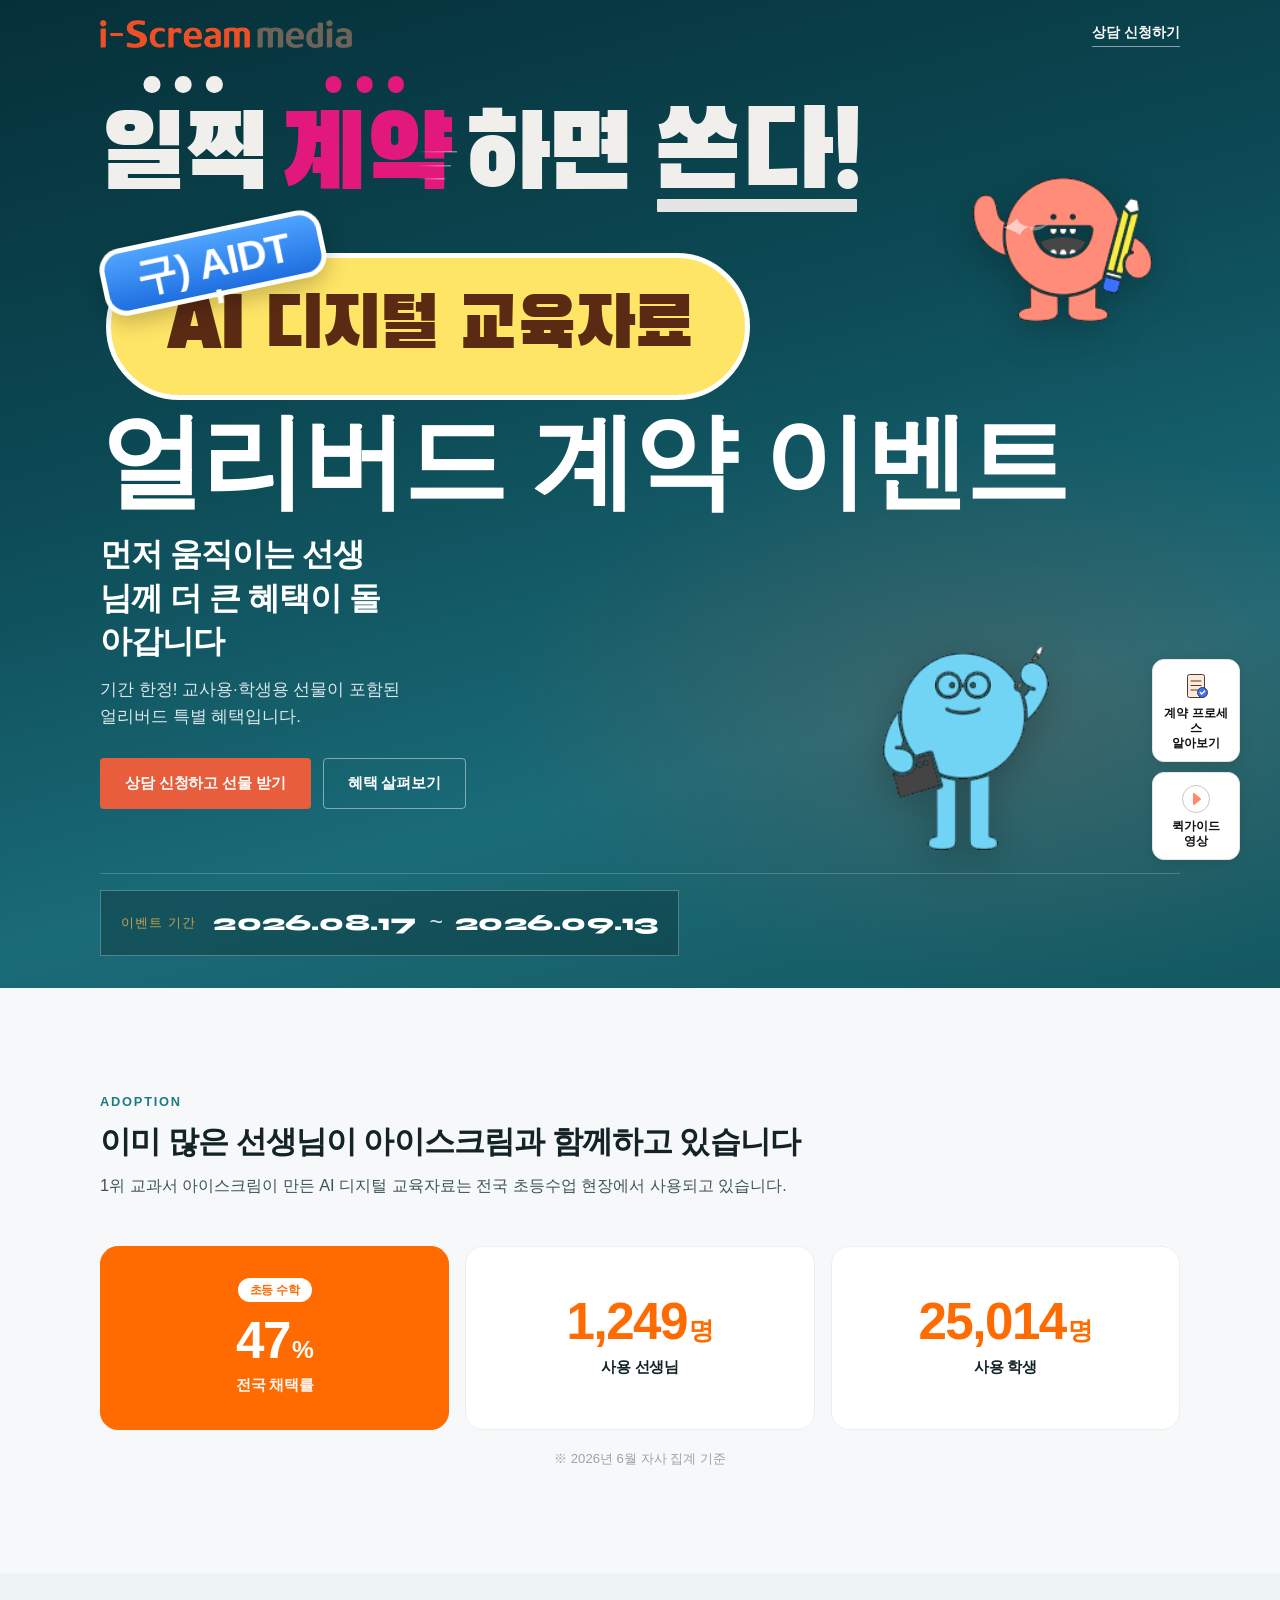
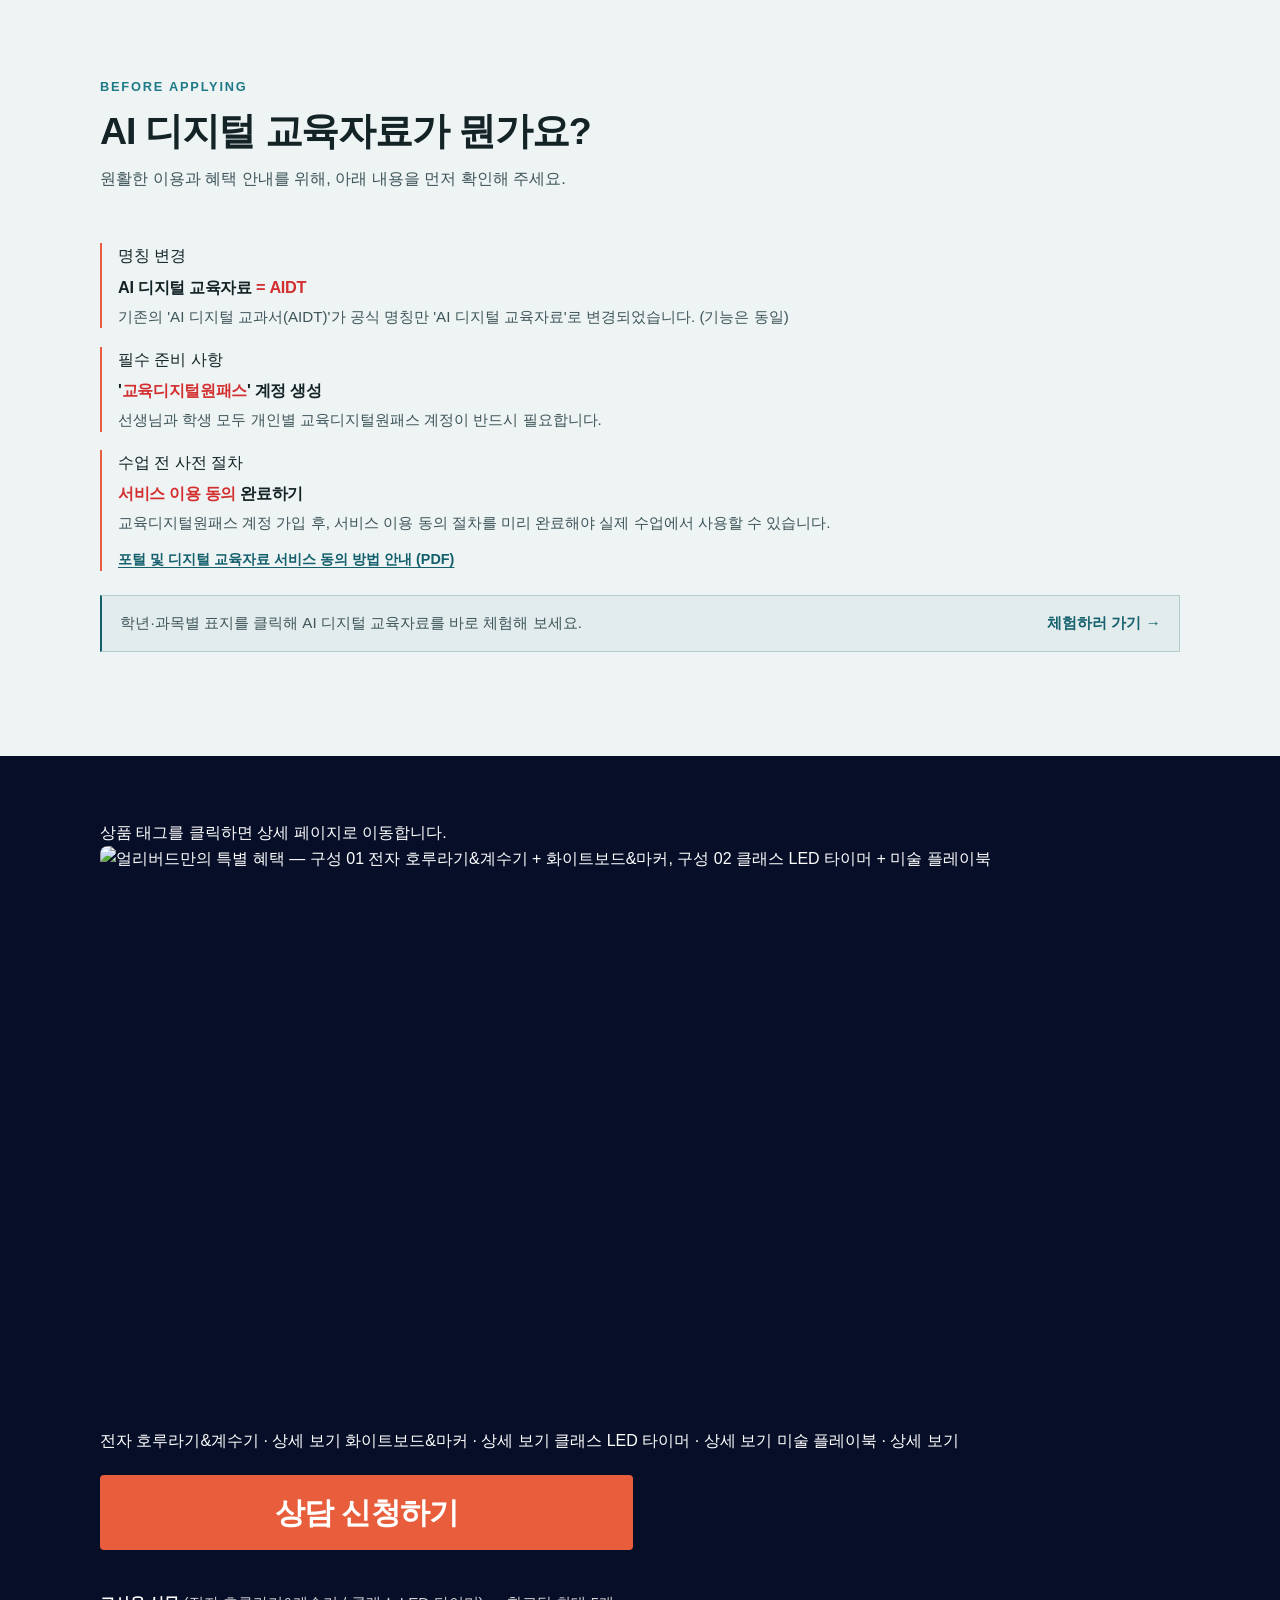
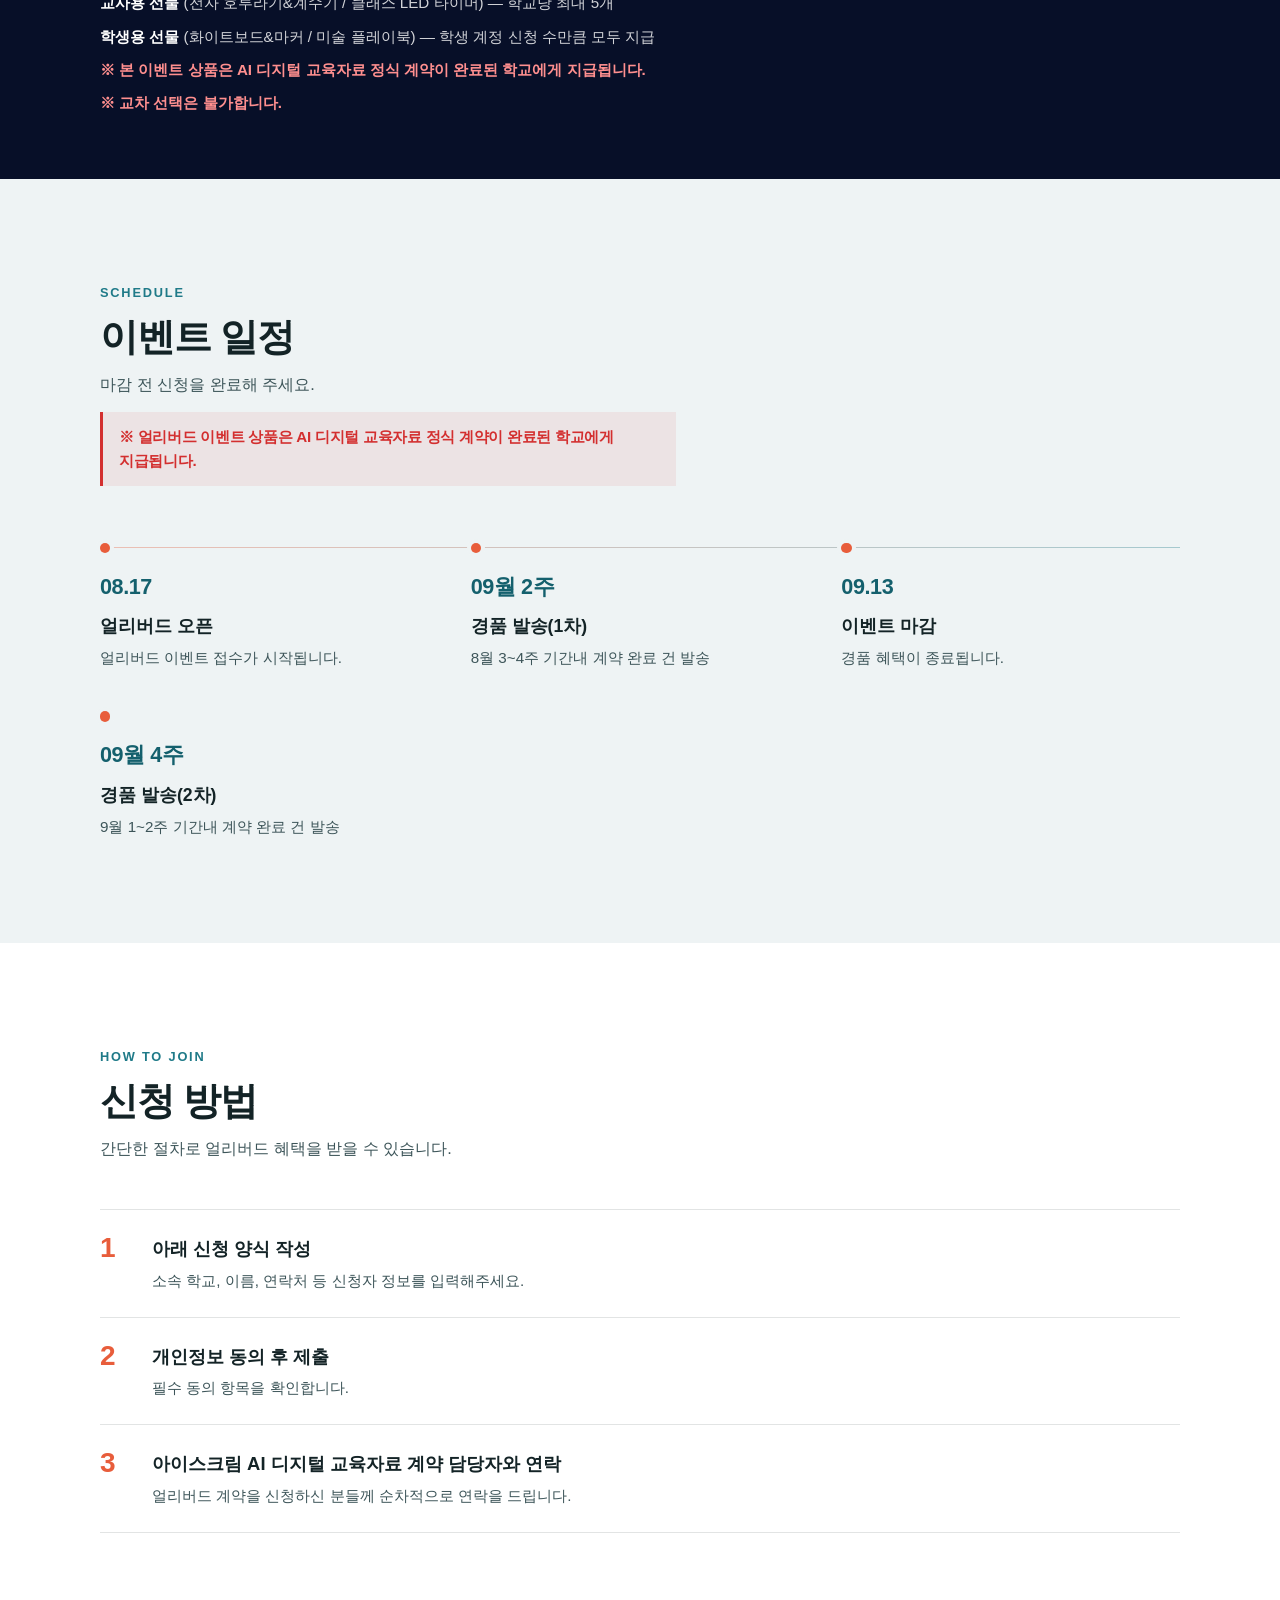
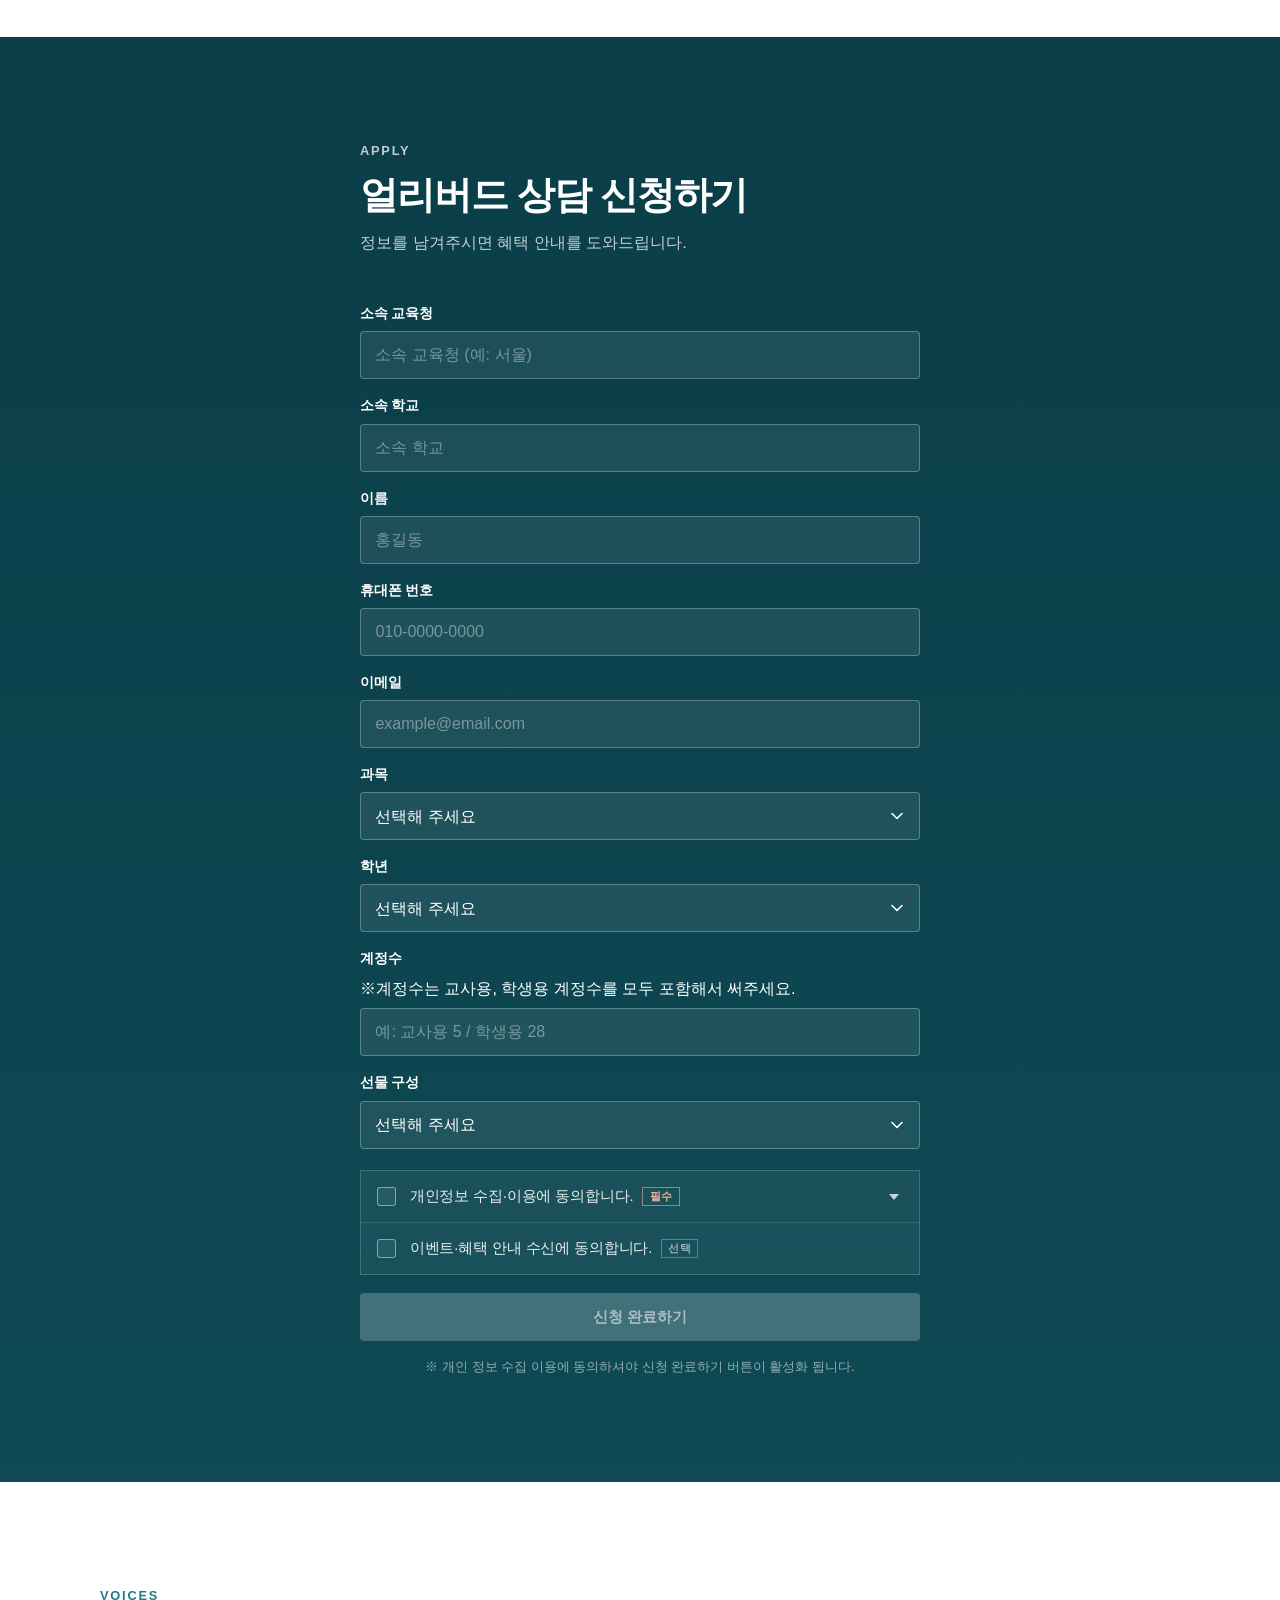
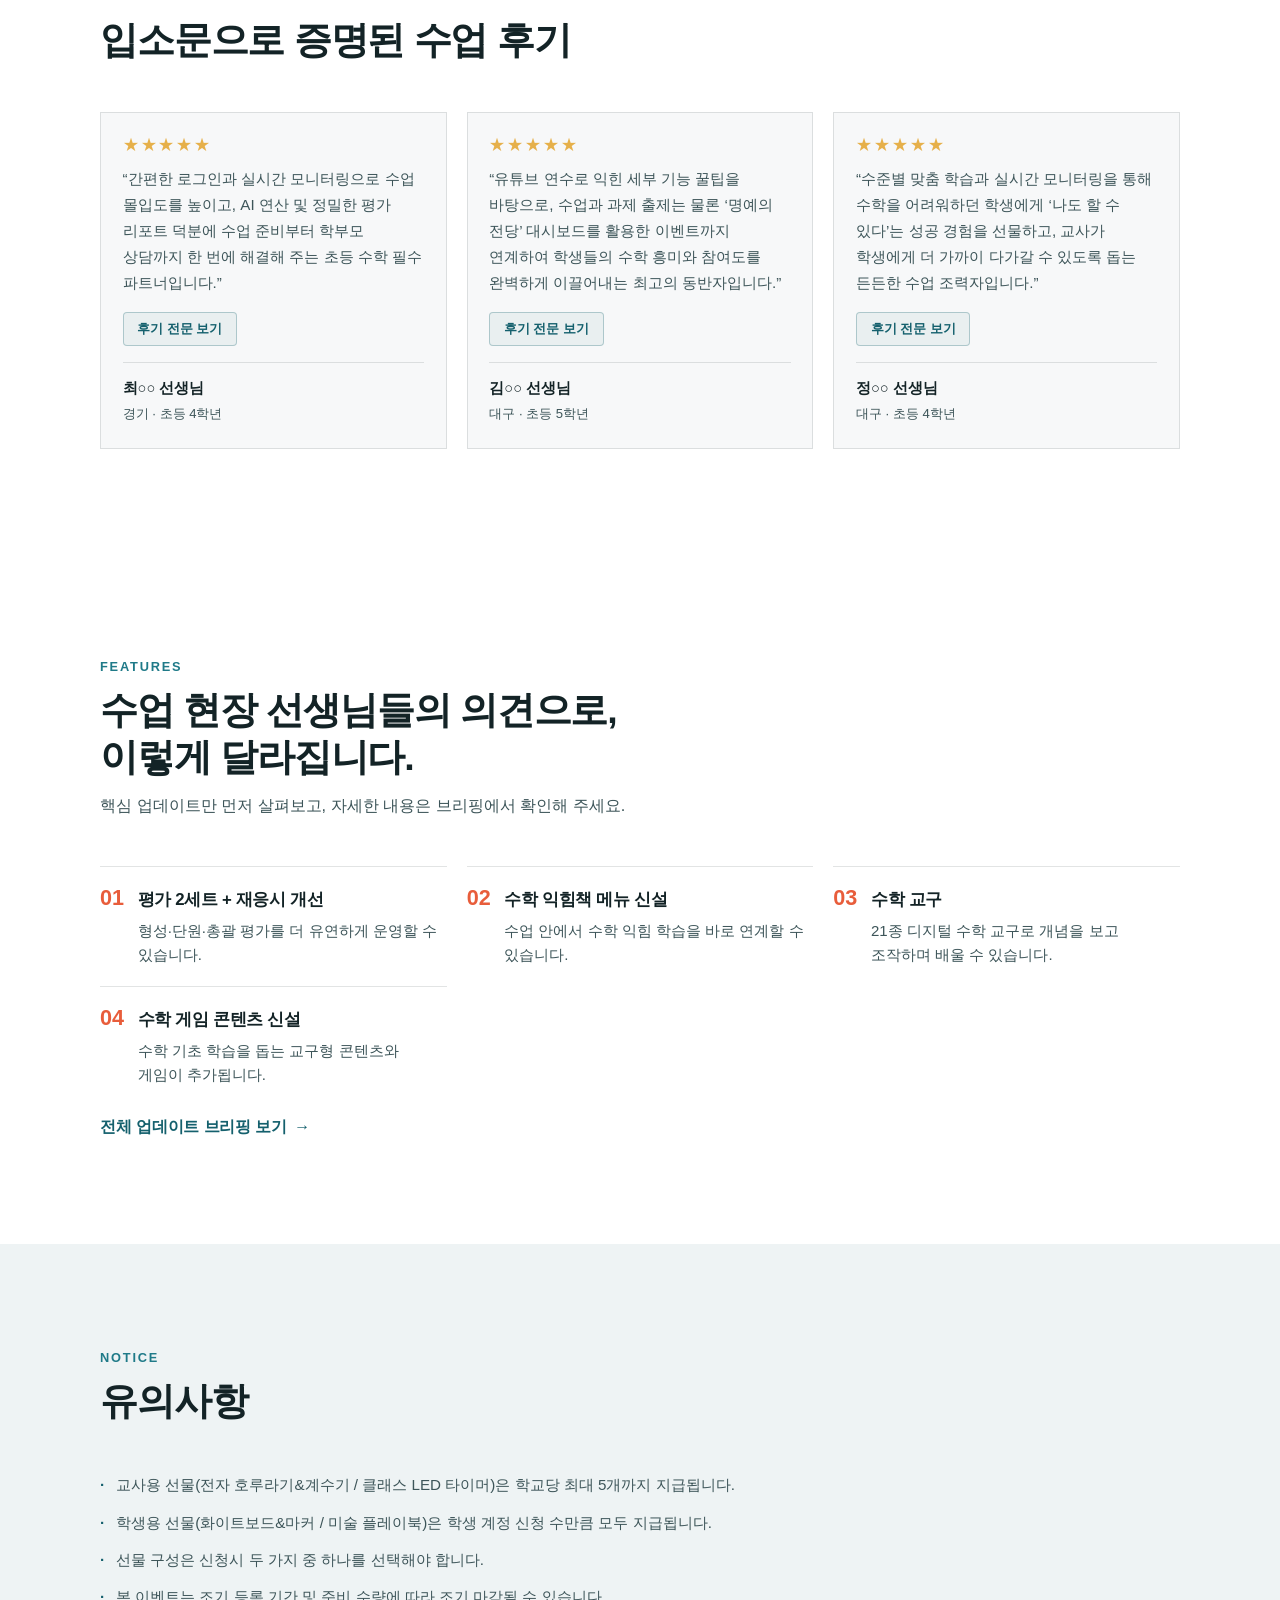
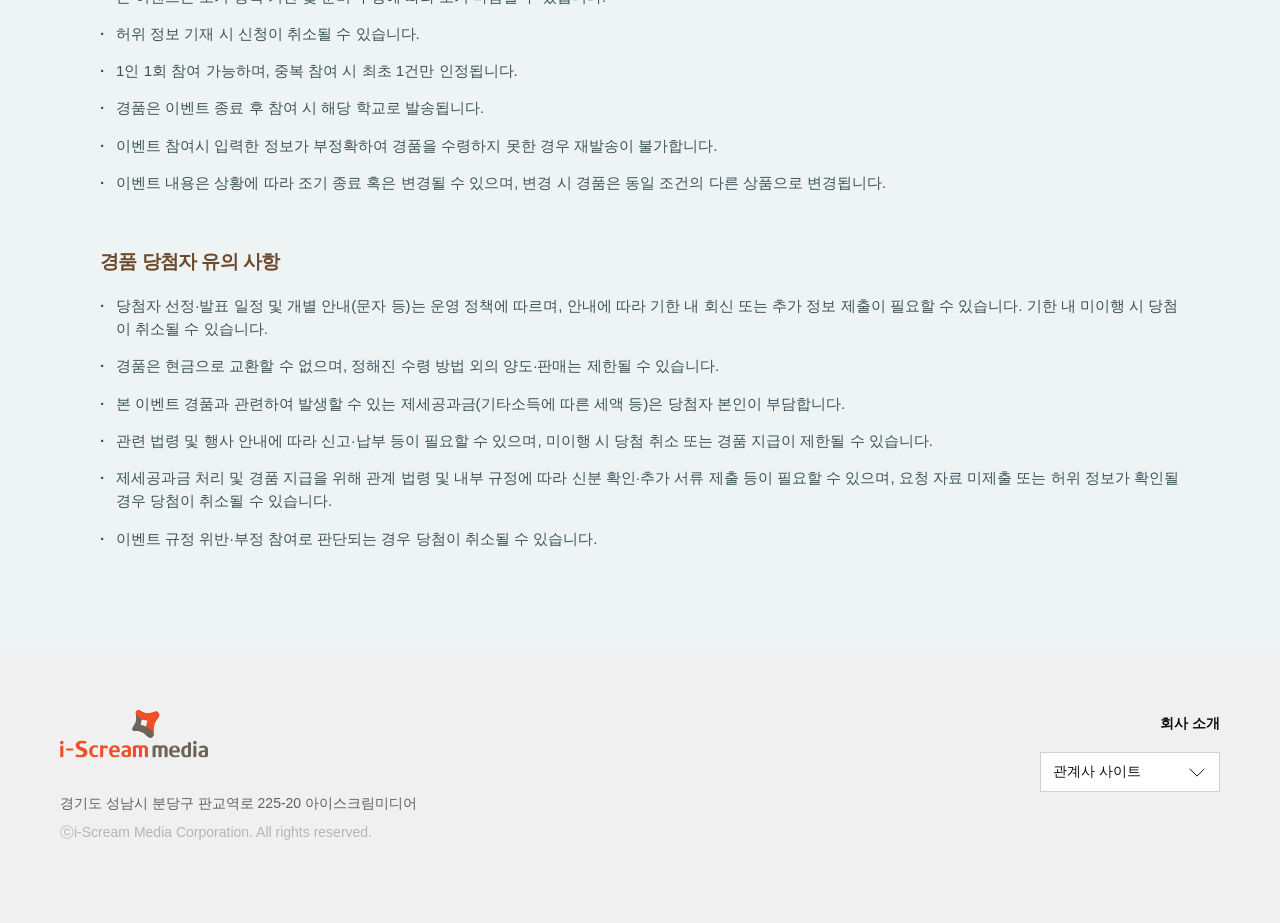
==== commit b5ef143f: "Add files via upload" ====
--- a/index-event.html
+++ b/index-event.html
@@ -39,7 +39,7 @@
           alt="아이스크림미디어"
         />
       </a>
-      <a class="nav__cta" href="#apply">신청하기</a>
+      <a class="nav__cta" href="#apply">상담 신청하기</a>
     </nav>
 
     <div class="hero__content">
@@ -51,17 +51,17 @@
           <span class="hook__part hook__part--bang">쏜다!</span>
         </p>
 
-        <div class="aidt-badge" aria-label="구, AIDT AI 디지털 교육자료">
-          <span class="aidt-badge__tag">구, AIDT</span>
+        <div class="aidt-badge" aria-label="구) AIDT AI 디지털 교육자료">
+          <span class="aidt-badge__tag">구) AIDT</span>
           <span class="aidt-badge__bar">AI 디지털 교육자료</span>
         </div>
 
-        <p class="hero__brand">EARLY BIRD</p>
-      </div>
-      <h1 class="hero__title">먼저 움직이는 선생님께<br />더 큰 혜택이 돌아갑니다</h1>
-      <p class="hero__lead">기간 한정! 교사용·학생용 선물이 포함된<br />얼리버드 특별 혜택입니다.</p>
+        <p class="hero__brand">얼리버드 계약 이벤트</p>
+      </div>
+      <h1 class="hero__title">먼저 움직이는 선생님께 더 큰 혜택이 돌아갑니다</h1>
+      <p class="hero__lead">기간 한정! 교사용·학생용 선물이 포함된 얼리버드 특별 혜택입니다.</p>
       <div class="hero__actions">
-        <a class="btn btn--primary btn--hero-pulse" href="#apply">지금 신청하고 선물 받기</a>
+        <a class="btn btn--primary btn--hero-pulse" href="#apply">상담 신청하고 선물 받기</a>
         <a class="btn btn--ghost" href="#benefits">혜택 살펴보기</a>
       </div>
     </div>
@@ -69,7 +69,7 @@
     <div class="hero__meta">
       <p class="hero__period hero__period--emphasis">
         <span class="label">이벤트 기간</span>
-        <strong>2026.08.18 <span class="hero__period-sep">~</span> 2026.09.13</strong>
+        <strong>2026.08.17 <span class="hero__period-sep">~</span> 2026.09.13</strong>
       </p>
     </div>
   </header>
@@ -107,121 +107,11 @@
     </section>
 
 
-    <!-- ========== 2. BENEFITS ========== -->
-    <section class="section benefits benefits--banner" id="benefits">
-      <div class="container">
-        <figure class="benefits-banner">
-          <img
-            src="gift.png"
-            alt="얼리버드만의 특별 혜택 — 구성 01 전자 호루라기&amp;계수기 + 화이트보드&amp;마커, 구성 02 클래스 LED 타이머 + 미술 플레이북"
-            width="1200"
-            height="675"
-            loading="eager"
-            decoding="async"
-          />
-        </figure>
-
-        <div class="benefits-actions">
-          <a class="btn btn--primary benefits-actions__btn" href="#prep" data-gift="pack1">구성 01로 신청</a>
-          <a class="btn btn--primary benefits-actions__btn" href="#prep" data-gift="pack2">구성 02로 신청</a>
-        </div>
-
-        <ul class="gift-notes">
-          <li><strong>교사용 선물</strong> (전자 호루라기&amp;계수기 / 클래스 LED 타이머) — 학교당 최대 5개</li>
-          <li><strong>학생용 선물</strong> (화이트보드&amp;마커 / 미술 플레이북) — 학생 계정 신청 수만큼 모두 지급</li>
-          <li class="gift-notes__alert">※ 본 이벤트 상품은 계약 완료된 학교에게 지급됩니다.</li>
-          <li class="gift-notes__alert">※ 교차 선택은 불가합니다.</li>
-        </ul>
-      </div>
-    </section>
-
-
-    <!-- ========== 4. PERIOD / TIMELINE ========== -->
-    <section class="section timeline" id="period">
-      <div class="container">
-        <header class="section__head">
-          <p class="eyebrow">Schedule</p>
-          <h2 class="section__title">이벤트 일정</h2>
-          <p class="section__desc">마감 전 신청을 완료해 주세요.</p>
-          <p class="timeline__note">※ 얼리버드 이벤트 상품은 AI 디지털 교육자료 정식 계약이 완료된 학교에게 지급됩니다.</p>
-        </header>
-
-        <ol class="steps">
-          <li class="step">
-            <span class="step__date">08.18</span>
-            <h3 class="step__title">얼리버드 오픈</h3>
-            <p class="step__text">조기 등록 접수가 시작됩니다.</p>
-          </li>
-          <li class="step">
-            <span class="step__date">09.01</span>
-            <h3 class="step__title">혜택 안내 마감 임박</h3>
-            <p class="step__text">마감일(09.13) 전에 신청을 완료해 주세요.</p>
-          </li>
-          <li class="step">
-            <span class="step__date">09.13</span>
-            <h3 class="step__title">얼리버드 마감</h3>
-            <p class="step__text">이후에는 일반 계약으로 적용됩니다.</p>
-          </li>
-        </ol>
-
-        <div class="ship-schedule">
-          <h3 class="ship-schedule__title">경품 발송 일정</h3>
-          <ul class="ship-schedule__list">
-            <li>
-              <strong>경품 발송(1차)</strong>
-              <span>8월 3~4주 기간내 인입 건 → 9월 2주차 발송</span>
-            </li>
-            <li>
-              <strong>경품 발송(2차)</strong>
-              <span>9월 1~2주 기간내 인입 건 → 9월 4주차 발송</span>
-            </li>
-          </ul>
-        </div>
-      </div>
-    </section>
-
-
-    <!-- ========== 5. HOW TO APPLY ========== -->
-    <section class="section how" id="how">
-      <div class="container">
-        <header class="section__head">
-          <p class="eyebrow">How to join</p>
-          <h2 class="section__title">신청 방법</h2>
-          <p class="section__desc">간단한 절차로 얼리버드 혜택을 받을 수 있습니다.</p>
-        </header>
-
-        <ol class="howto">
-          <li class="howto__item">
-            <span class="howto__num">1</span>
-            <div>
-              <h3><!-- 수정 -->아래 신청 양식 작성</h3>
-              <p>소속 학교, 이름, 연락처 등 신청자 정보를 입력해주세요.</p>
-            </div>
-          </li>
-          <li class="howto__item">
-            <span class="howto__num">2</span>
-            <div>
-              <h3><!-- 수정 -->개인정보 동의 후 제출</h3>
-              <p><!-- 수정 -->필수 동의 항목을 확인합니다.</p>
-            </div>
-          </li>
-          <li class="howto__item">
-            <span class="howto__num">3</span>
-            <div>
-              <h3>아이스크림 계약 담당자와 연락</h3>
-              <p>얼리버드 계약을 신청하신 분들께 순차적으로 연락을 드립니다.</p>
-            </div>
-          </li>
-        </ol>
-      </div>
-    </section>
-
-
     <!-- ========== 5-1. PREP BEFORE APPLY ========== -->
     <section class="section prep" id="prep">
-      <div class="container container--narrow">
+      <div class="container">
         <header class="section__head">
-          <p class="eyebrow">Before apply</p>
+          <p class="eyebrow">Before applying</p>
           <h2 class="section__title">AI 디지털 교육자료가 뭔가요?</h2>
           <p class="section__desc">원활한 이용과 혜택 안내를 위해, 아래 내용을 먼저 확인해 주세요.</p>
         </header>
@@ -229,16 +119,19 @@
         <div class="prep-note">
           <ul class="prep-note__list">
             <li>
-              <strong>AI 디지털 교육자료 = 기존 AIDT</strong>
-              <span>기존 AI 디지털 교과서(AIDT)의 공식 명칭이 AI 디지털 교육자료로 변경되었습니다.</span>
+              <p class="prep-note__label">명칭 변경</p>
+              <strong>AI 디지털 교육자료 <em class="prep-note__em">= AIDT</em></strong>
+              <span>기존의 'AI 디지털 교과서(AIDT)'가 공식 명칭만 'AI 디지털 교육자료'로 변경되었습니다. (기능은 동일)</span>
             </li>
             <li>
-              <strong>'<em class="prep-note__em">교육디지털원패스</em>' 계정이 필요합니다</strong>
-              <span>선생님, 학생 모두 교육디지털원패스 계정이 있어야 합니다.</span>
+              <p class="prep-note__label">필수 준비 사항</p>
+              <strong>'<em class="prep-note__em">교육디지털원패스</em>' 계정 생성</strong>
+              <span>선생님과 학생 모두 개인별 교육디지털원패스 계정이 반드시 필요합니다.</span>
             </li>
             <li>
-              <strong><em class="prep-note__em">이용 동의 등 사전 절차</em>가 필요합니다</strong>
-              <span>실제 수업에서 AI 디지털 교육자료를 사용하기 위해서는 교육디지털원패스 계정 가입과 이용을 위한 서비스 동의 절차 등이 선행되어야 합니다.</span>
+              <p class="prep-note__label">수업 전 사전 절차</p>
+              <strong><em class="prep-note__em">서비스 이용 동의</em> 완료하기</strong>
+              <span>교육디지털원패스 계정 가입 후, 서비스 이용 동의 절차를 미리 완료해야 실제 수업에서 사용할 수 있습니다.</span>
               <a
                 class="prep-note__file"
                 href="./포털%20및%20디지털%20교육자료%20서비스%20동의%20방법안내_v1.4.pdf"
@@ -264,12 +157,151 @@
     </section>
 
 
+    <!-- ========== 2. BENEFITS ========== -->
+    <section class="section benefits benefits--banner" id="benefits">
+      <div class="container">
+        <p class="benefits-banner__hint">상품 태그를 클릭하면 상세 페이지로 이동합니다.</p>
+        <figure class="benefits-banner">
+          <img
+            src="gift1.png"
+            alt="얼리버드만의 특별 혜택 — 구성 01 전자 호루라기&amp;계수기 + 화이트보드&amp;마커, 구성 02 클래스 LED 타이머 + 미술 플레이북"
+            width="2790"
+            height="1504"
+            loading="eager"
+            decoding="async"
+          />
+          <div class="benefits-hotspots">
+            <a
+              class="benefits-hotspot benefits-hotspot--1"
+              href="https://i-screammall.co.kr/goods/detail/1154176?infDispCtgNoGbCd=06&amp;infDispCtgNo="
+              target="_blank"
+              rel="noopener noreferrer"
+            >
+              <span class="benefits-hotspot__dot" aria-hidden="true"></span>
+              <span class="benefits-hotspot__label">전자 호루라기&amp;계수기 · 상세 보기</span>
+            </a>
+            <a
+              class="benefits-hotspot benefits-hotspot--2"
+              href="https://i-screammall.co.kr/goods/detail/945533?infDispCtgNoGbCd=06&amp;infDispCtgNo="
+              target="_blank"
+              rel="noopener noreferrer"
+            >
+              <span class="benefits-hotspot__dot" aria-hidden="true"></span>
+              <span class="benefits-hotspot__label">화이트보드&amp;마커 · 상세 보기</span>
+            </a>
+            <a
+              class="benefits-hotspot benefits-hotspot--3 benefits-hotspot--label-left"
+              href="https://i-screammall.co.kr/goods/detail/11262295?infDispCtgNoGbCd=06&amp;infDispCtgNo="
+              target="_blank"
+              rel="noopener noreferrer"
+            >
+              <span class="benefits-hotspot__dot" aria-hidden="true"></span>
+              <span class="benefits-hotspot__label">클래스 LED 타이머 · 상세 보기</span>
+            </a>
+            <a
+              class="benefits-hotspot benefits-hotspot--4 benefits-hotspot--label-left"
+              href="https://i-screammall.co.kr/goods/detail/889853?infDispCtgNoGbCd=06&amp;infDispCtgNo="
+              target="_blank"
+              rel="noopener noreferrer"
+            >
+              <span class="benefits-hotspot__dot" aria-hidden="true"></span>
+              <span class="benefits-hotspot__label">미술 플레이북 · 상세 보기</span>
+            </a>
+          </div>
+        </figure>
+
+        <div class="benefits-actions">
+          <a class="btn btn--primary benefits-actions__btn" href="#apply">상담 신청하기</a>
+        </div>
+
+        <ul class="gift-notes">
+          <li><strong>교사용 선물</strong> (전자 호루라기&amp;계수기 / 클래스 LED 타이머) — 학교당 최대 5개</li>
+          <li><strong>학생용 선물</strong> (화이트보드&amp;마커 / 미술 플레이북) — 학생 계정 신청 수만큼 모두 지급</li>
+          <li class="gift-notes__alert">※ 본 이벤트 상품은 AI 디지털 교육자료 정식 계약이 완료된 학교에게 지급됩니다.</li>
+          <li class="gift-notes__alert">※ 교차 선택은 불가합니다.</li>
+        </ul>
+      </div>
+    </section>
+
+
+    <!-- ========== 4. PERIOD / TIMELINE ========== -->
+    <section class="section timeline" id="period">
+      <div class="container">
+        <header class="section__head">
+          <p class="eyebrow">Schedule</p>
+          <h2 class="section__title">이벤트 일정</h2>
+          <p class="section__desc">마감 전 신청을 완료해 주세요.</p>
+          <p class="timeline__note">※ 얼리버드 이벤트 상품은 AI 디지털 교육자료 정식 계약이 완료된 학교에게 지급됩니다.</p>
+        </header>
+
+        <ol class="steps">
+          <li class="step">
+            <span class="step__date">08.17</span>
+            <h3 class="step__title">얼리버드 오픈</h3>
+            <p class="step__text">얼리버드 이벤트 접수가 시작됩니다.</p>
+          </li>
+          <li class="step">
+            <span class="step__date">09월 2주</span>
+            <h3 class="step__title">경품 발송(1차)</h3>
+            <p class="step__text">8월 3~4주 기간내 계약 완료 건 발송</p>
+          </li>
+          <li class="step">
+            <span class="step__date">09.13</span>
+            <h3 class="step__title step__title--alert">이벤트 마감</h3>
+            <p class="step__text">경품 혜택이 종료됩니다.</p>
+          </li>
+          <li class="step">
+            <span class="step__date">09월 4주</span>
+            <h3 class="step__title">경품 발송(2차)</h3>
+            <p class="step__text">9월 1~2주 기간내 계약 완료 건 발송</p>
+          </li>
+        </ol>
+      </div>
+    </section>
+
+
+    <!-- ========== 5. HOW TO APPLY ========== -->
+    <section class="section how" id="how">
+      <div class="container">
+        <header class="section__head">
+          <p class="eyebrow">How to join</p>
+          <h2 class="section__title">신청 방법</h2>
+          <p class="section__desc">간단한 절차로 얼리버드 혜택을 받을 수 있습니다.</p>
+        </header>
+
+        <ol class="howto">
+          <li class="howto__item">
+            <span class="howto__num">1</span>
+            <div>
+              <h3><!-- 수정 -->아래 신청 양식 작성</h3>
+              <p>소속 학교, 이름, 연락처 등 신청자 정보를 입력해주세요.</p>
+            </div>
+          </li>
+          <li class="howto__item">
+            <span class="howto__num">2</span>
+            <div>
+              <h3><!-- 수정 -->개인정보 동의 후 제출</h3>
+              <p><!-- 수정 -->필수 동의 항목을 확인합니다.</p>
+            </div>
+          </li>
+          <li class="howto__item">
+            <span class="howto__num">3</span>
+            <div>
+              <h3>아이스크림 AI 디지털 교육자료 계약 담당자와 연락</h3>
+              <p>얼리버드 계약을 신청하신 분들께 순차적으로 연락을 드립니다.</p>
+            </div>
+          </li>
+        </ol>
+      </div>
+    </section>
+
+
     <!-- ========== 6. APPLY CTA / FORM ========== -->
     <section class="section apply" id="apply">
       <div class="container container--narrow">
         <header class="section__head section__head--light">
           <p class="eyebrow">Apply</p>
-          <h2 class="section__title">얼리버드 신청하기</h2>
+          <h2 class="section__title">얼리버드 상담 신청하기</h2>
           <p class="section__desc">정보를 남겨주시면 혜택 안내를 도와드립니다.</p>
         </header>
 
@@ -303,6 +335,35 @@
           <div class="form__row">
             <label for="email">이메일</label>
             <input id="email" name="email" type="email" placeholder="example@email.com" autocomplete="email" required />
+          </div>
+          <div class="form__row">
+            <label for="subject">과목</label>
+            <select id="subject" name="subject" required>
+              <option value="">선택해 주세요</option>
+              <option value="수학">수학</option>
+              <option value="영어">영어</option>
+            </select>
+          </div>
+          <div class="form__row">
+            <label for="grade">학년</label>
+            <select id="grade" name="grade" required>
+              <option value="">선택해 주세요</option>
+              <option value="3학년">3학년</option>
+              <option value="4학년">4학년</option>
+              <option value="5학년">5학년</option>
+              <option value="6학년">6학년</option>
+            </select>
+          </div>
+          <div class="form__row">
+            <label for="accounts">계정수</label>
+            <p class="form__hint">※계정수는 교사용, 학생용 계정수를 모두 포함해서 써주세요.</p>
+            <input
+              id="accounts"
+              name="accounts"
+              type="text"
+              placeholder="예: 교사용 5 / 학생용 28"
+              required
+            />
           </div>
           <div class="form__row">
             <label for="gift">선물 구성</label>
@@ -473,8 +534,8 @@
           <li class="feature-highlight">
             <span class="feature-highlight__num">02</span>
             <div>
-              <h3 class="feature-highlight__title">한눈에 보는 학급 리포트</h3>
-              <p class="feature-highlight__text">학급·개인 성취도와 취약 영역을 쉽게 파악할 수 있습니다.</p>
+              <h3 class="feature-highlight__title">수학 익힘책 메뉴 신설</h3>
+              <p class="feature-highlight__text">수업 안에서 수학 익힘 학습을 바로 연계할 수 있습니다.</p>
             </div>
           </li>
           <li class="feature-highlight">
@@ -482,6 +543,13 @@
             <div>
               <h3 class="feature-highlight__title">수학 교구</h3>
               <p class="feature-highlight__text">21종 디지털 수학 교구로 개념을 보고 조작하며 배울 수 있습니다.</p>
+            </div>
+          </li>
+          <li class="feature-highlight">
+            <span class="feature-highlight__num">04</span>
+            <div>
+              <h3 class="feature-highlight__title">수학 게임 콘텐츠 신설</h3>
+              <p class="feature-highlight__text">수학 기초 학습을 돕는 교구형 콘텐츠와 게임이 추가됩니다.</p>
             </div>
           </li>
         </ol>
@@ -512,7 +580,7 @@
           <li>본 이벤트는 조기 등록 기간 및 준비 수량에 따라 조기 마감될 수 있습니다.</li>
           <li>허위 정보 기재 시 신청이 취소될 수 있습니다.</li>
           <li>1인 1회 참여 가능하며, 중복 참여 시 최초 1건만 인정됩니다.</li>
-          <li>경품은 이벤트 종료 후 참여 시 입력한 휴대폰번호로 일괄 발송됩니다.</li>
+          <li>경품은 이벤트 종료 후 참여 시 해당 학교로 발송됩니다.</li>
           <li>이벤트 참여시 입력한 정보가 부정확하여 경품을 수령하지 못한 경우 재발송이 불가합니다.</li>
           <li>이벤트 내용은 상황에 따라 조기 종료 혹은 변경될 수 있으며, 변경 시 경품은 동일 조건의 다른 상품으로 변경됩니다.</li>
         </ul>
